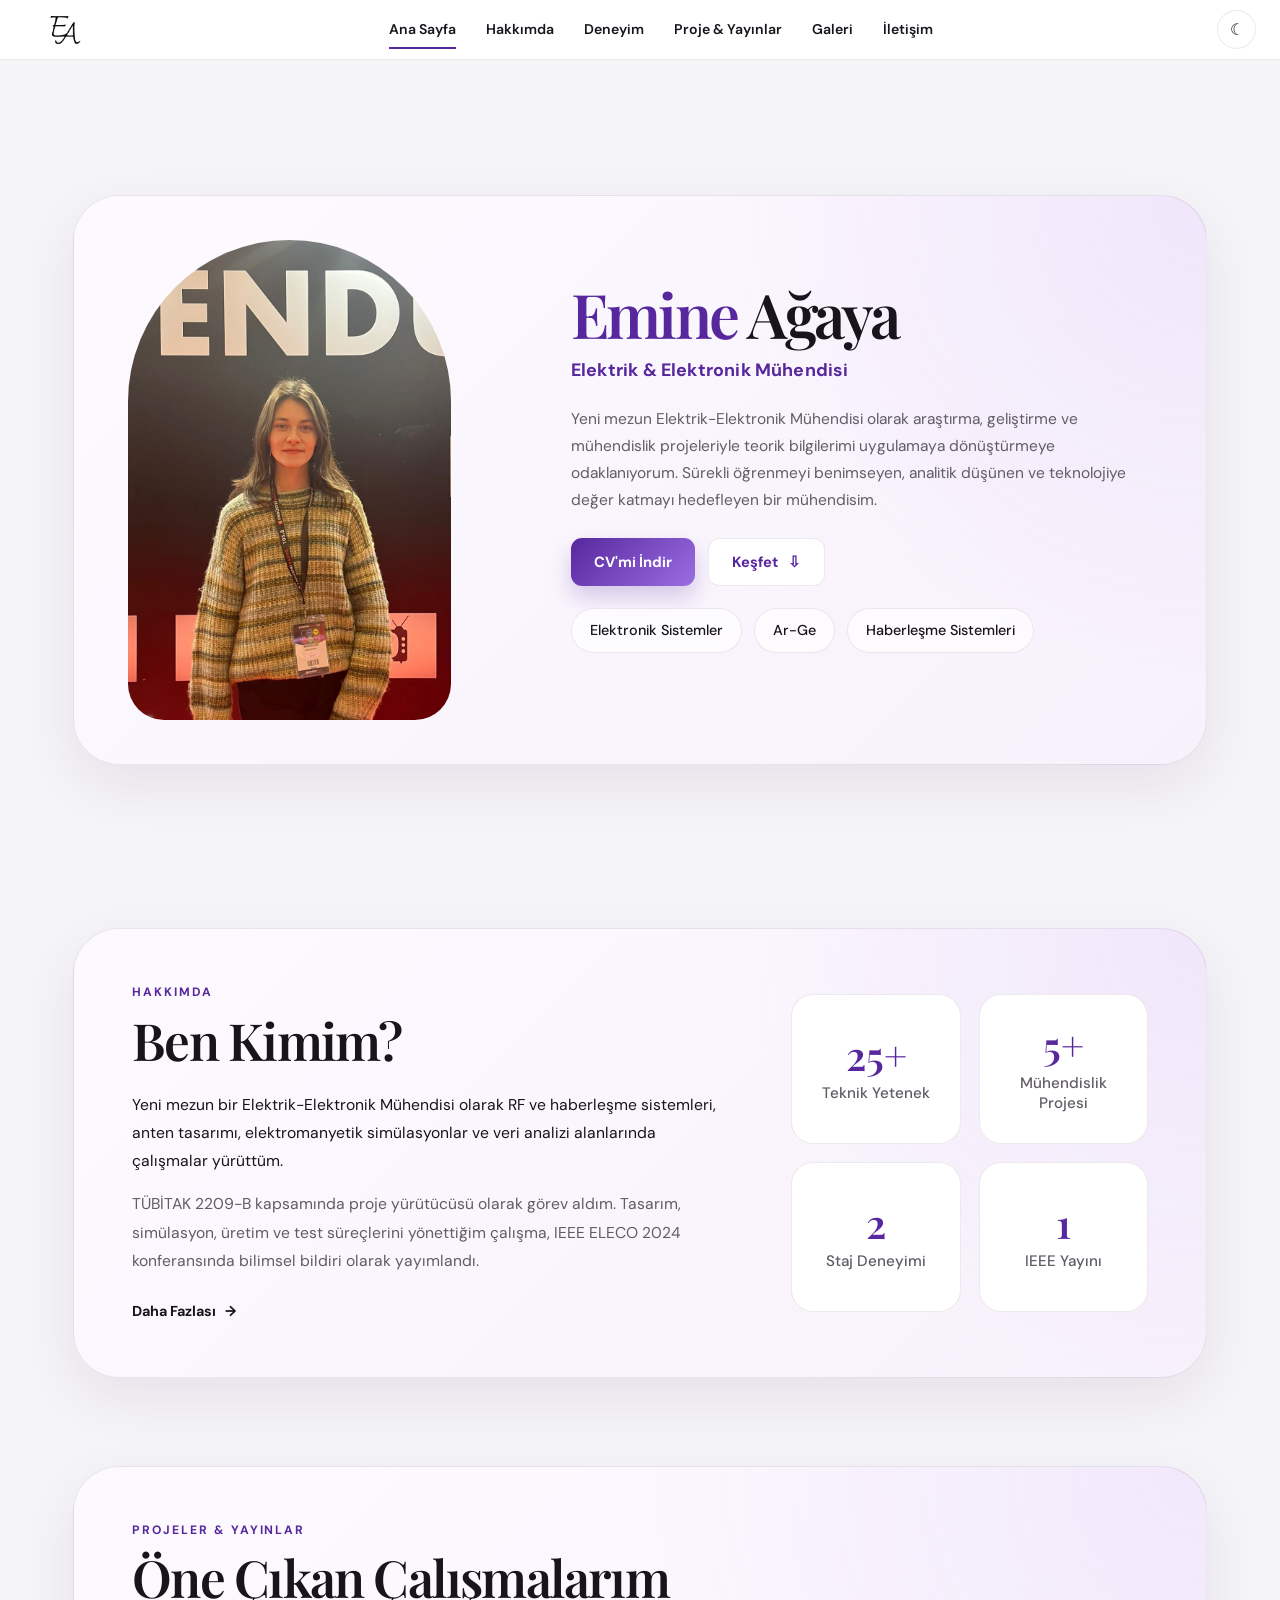
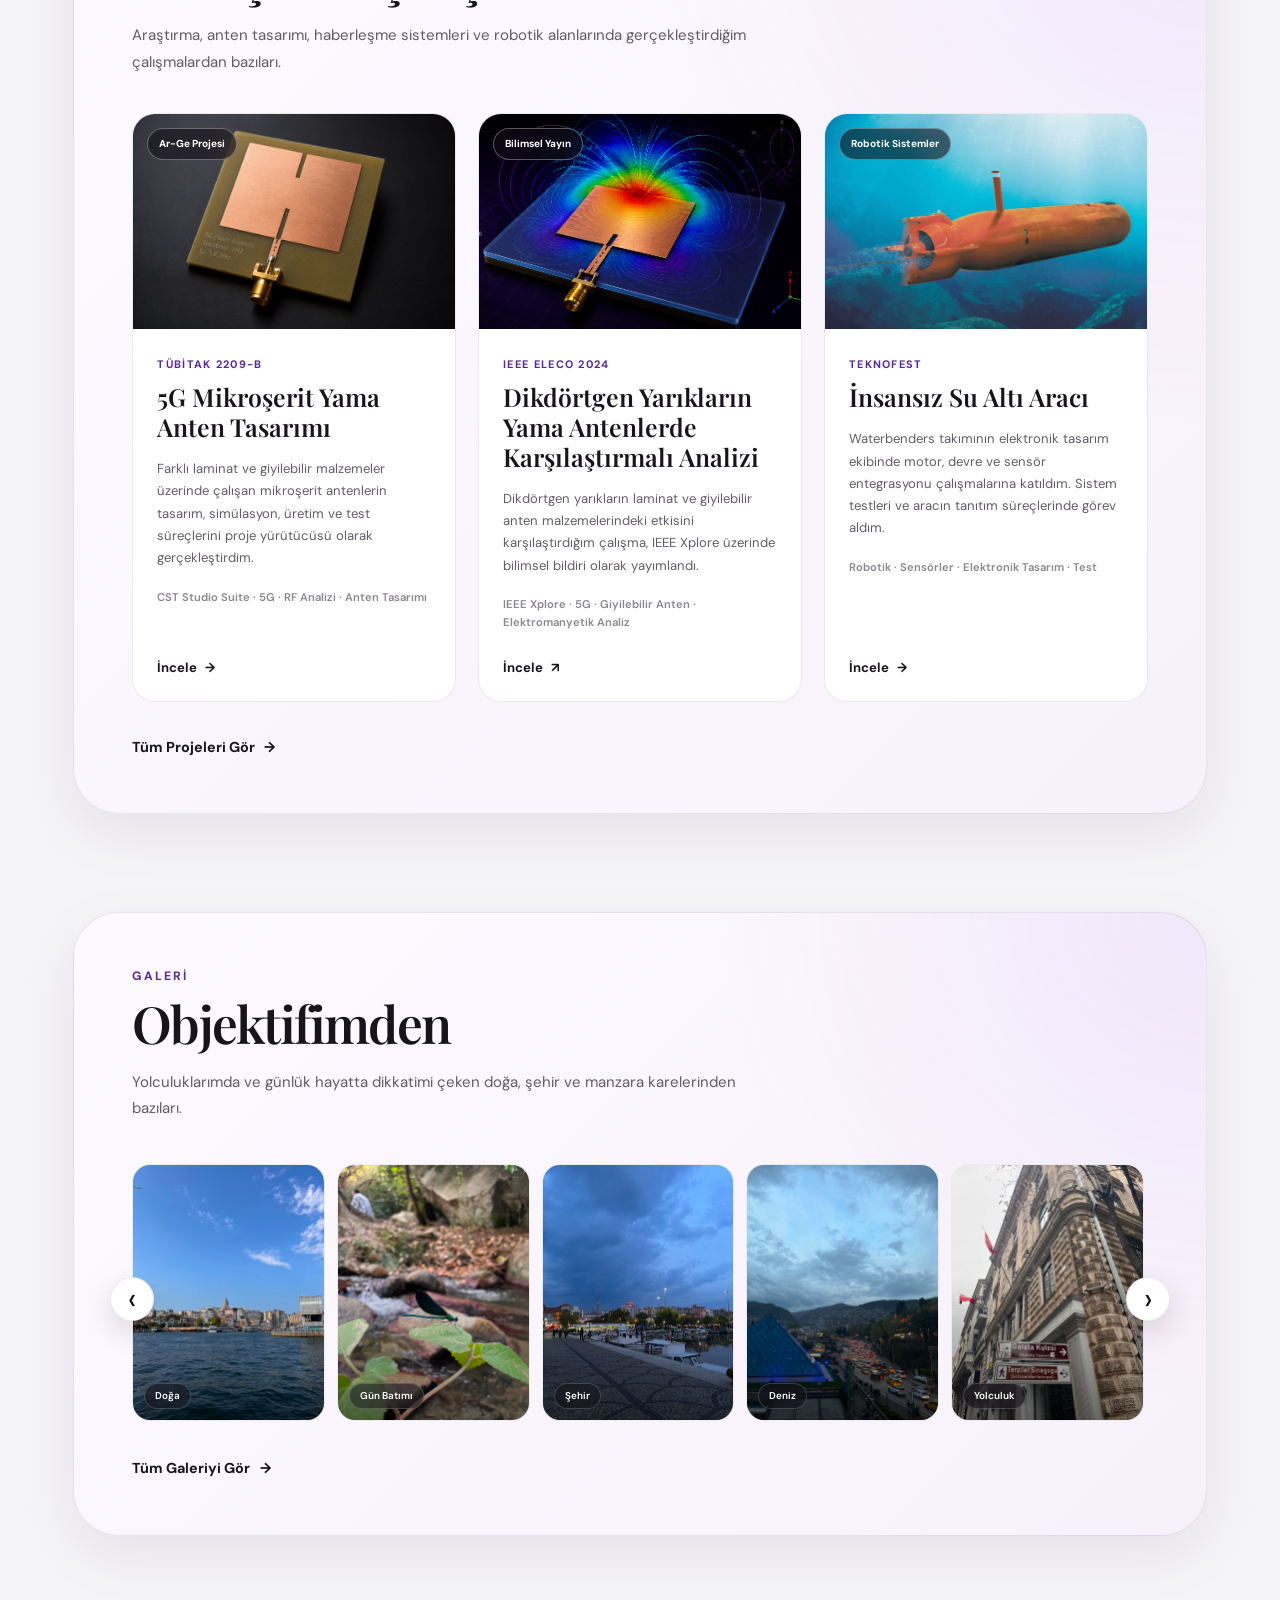
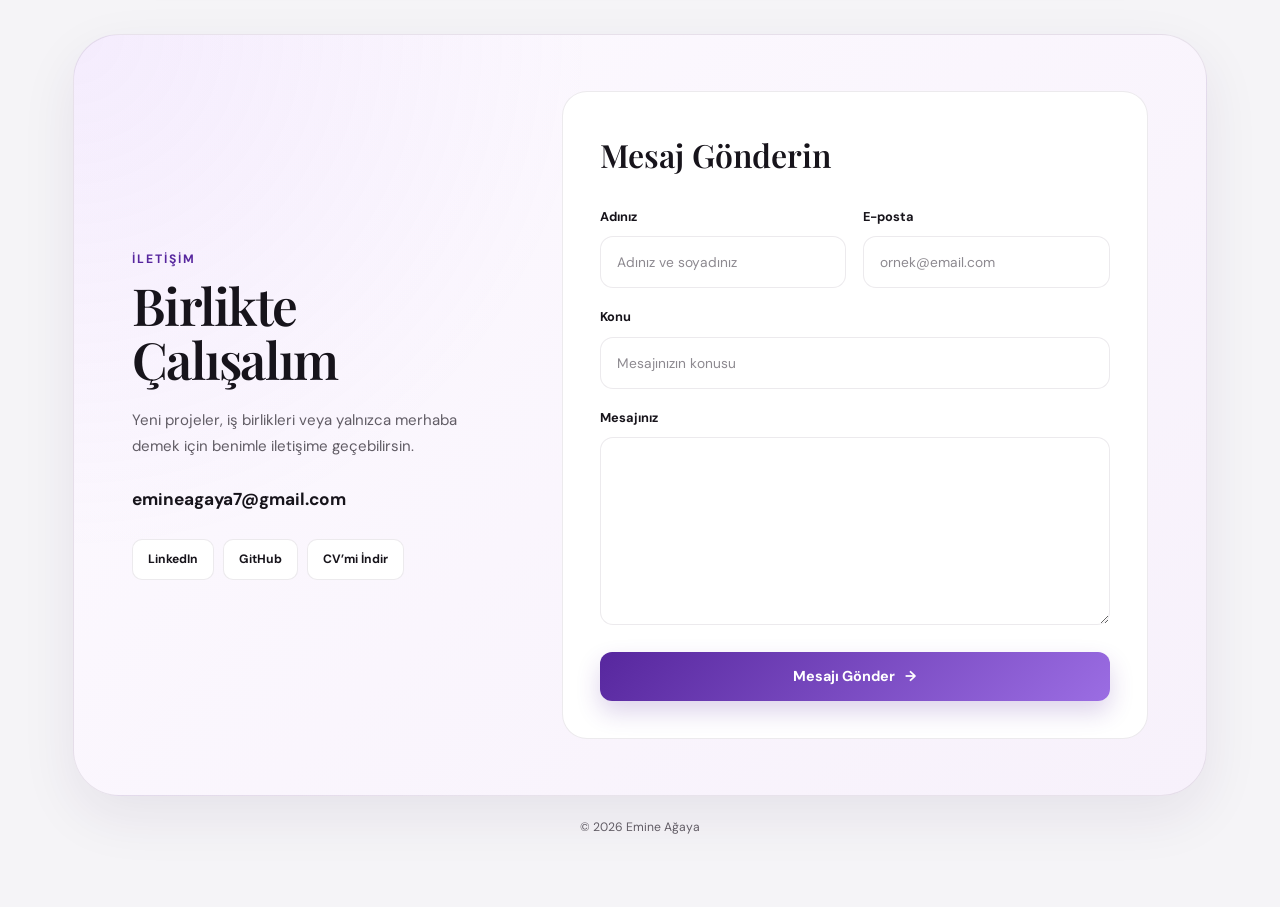
==== index.html @ 4b589cf4 "Add files via upload" ====
<!DOCTYPE html>
<html lang="tr">
  <head>
    <meta charset="UTF-8">
    <meta name="viewport" content="width=device-width, initial-scale=1.0">
    <meta name="description" content="Emine Ağaya - Elektrik ve Elektronik Mühendisi kişisel portföy sitesi">
    <title>Emine Ağaya | Portföy</title>
    <link rel="preconnect" href="https://fonts.googleapis.com">
    <link rel="preconnect" href="https://fonts.gstatic.com" crossorigin="">
    <link href="https://fonts.googleapis.com/css2?family=DM+Sans:wght@400;500;600;700&amp;family=Playfair+Display:wght@500;600;700&amp;display=swap" rel="stylesheet">
    <link rel="stylesheet" href="style.css">
    <link rel="apple-touch-icon" sizes="180x180" href="image/favicon_logoai (1)/apple-touch-icon.png">
    <link rel="icon" type="image/png" sizes="32x32" href="image/favicon_logoai (1)/favicon-32x32.png">
    <link rel="icon" type="image/png" sizes="16x16" href="image/favicon_logoai (1)/favicon-16x16.png">
    <link rel="icon" type="image/x-icon" href="image/favicon_logoai (1)/favicon.ico">
    <link rel="manifest" href="image/favicon_logoai (1)/site.webmanifest">
  </head>
  <body>
    <header class="site-header">
      <div class="container header-inner">
        <a href="#anasayfa" class="logo" aria-label="Ana sayfa">
          <img src="image/logo.png" alt="Emine Ağaya logosu">
        </a>
        <nav class="desktop-nav" aria-label="Ana menü">
          <a class="active" href="#anasayfa">Ana Sayfa</a>
          <a href="#hakkimda">Hakkımda</a>
          <a href="hakkimda.html#deneyim">Deneyim</a>
          <a href="#projeler">Proje & Yayınlar</a>
          <a href="#galeri">Galeri</a>
          <a href="#iletisim">İletişim</a>
        </nav>
        <div class="header-actions">
          <button id="themeToggle" class="round-button" type="button" aria-label="Tema değiştir">
            <span id="themeIcon">☾</span>
          </button>
          <button id="menuToggle" class="round-button hamburger-button" type="button" aria-label="Menüyü aç" aria-expanded="false" aria-controls="mobileMenu">
            <span></span>
            <span></span>
            <span></span>
          </button>
        </div>
      </div>
      <nav id="mobileMenu" class="mobile-nav" aria-label="Mobil menü">
        <a class="active" href="#anasayfa">Ana Sayfa</a>
        <a href="#hakkimda">Hakkımda</a>
        <a href="hakkimda.html#deneyim">Deneyim</a>
        <a href="#projeler">Proje & Yayınlar</a>
        <a href="#galeri">Galeri</a>
        <a href="#iletisim">İletişim</a>
      </nav>
    </header>
    <main>
      <section id="anasayfa" class="hero-section">
        <div class="container">
          <div class="hero-card">
            <div class="hero-photo">
              <img src="image/yeşil2.jpeg" alt="Emine Ağaya profil fotoğrafı">
            </div>
            <div class="hero-content">
              <h1>
                <span>Emine</span>
                Ağaya
              </h1>
              <p class="hero-title">Elektrik & Elektronik Mühendisi</p>
              <p class="hero-description">Yeni mezun Elektrik-Elektronik Mühendisi olarak araştırma, geliştirme ve mühendislik projeleriyle teorik bilgilerimi uygulamaya dönüştürmeye odaklanıyorum. Sürekli öğrenmeyi benimseyen, analitik düşünen ve teknolojiye değer katmayı hedefleyen bir mühendisim.</p>
              <div class="hero-buttons">
                <a class="main-button" href="image/001.EmineAğaya-Cv.pdf" download="">CV'mi İndir</a>
                <a class="outline-button" href="#hakkimda">
                  Keşfet
                  <span>⇩</span>
                </a>
              </div>
              <div class="hero-tags">
                <span>Elektronik Sistemler</span>
                <span>Ar-Ge</span>
                <span>Haberleşme Sistemleri</span>
              </div>
            </div>
          </div>
        </div>
      </section>
      <section id="hakkimda" class="about-preview-section">
        <div class="container">
          <div class="about-preview-card">
            <div class="about-preview-content">
              <p class="about-kicker">HAKKIMDA</p>
              <h2>Ben Kimim?</h2>
              <p class="about-preview-text">Yeni mezun bir Elektrik-Elektronik Mühendisi olarak RF ve haberleşme sistemleri, anten tasarımı, elektromanyetik simülasyonlar ve veri analizi alanlarında çalışmalar yürüttüm.</p>
              <p class="about-preview-text secondary">TÜBİTAK 2209-B kapsamında proje yürütücüsü olarak görev aldım. Tasarım, simülasyon, üretim ve test süreçlerini yönettiğim çalışma, IEEE ELECO 2024 konferansında bilimsel bildiri olarak yayımlandı.</p>
              <a href="hakkimda.html" class="about-preview-button desktop-about-button">
                Daha Fazlası
                <span>→</span>
              </a>
            </div>
            <div class="about-preview-side">
              <div class="about-stat-card">
                <h3>25+</h3>
                <span>Teknik Yetenek</span>
              </div>
              <div class="about-stat-card">
                <h3>5+</h3>
                <span>Mühendislik Projesi</span>
              </div>
              <div class="about-stat-card">
                <h3>2</h3>
                <span>Staj Deneyimi</span>
              </div>
              <div class="about-stat-card">
                <h3>1</h3>
                <span>IEEE Yayını</span>
              </div>
            </div>
            <a href="hakkimda.html" class="about-preview-button mobile-about-button">
              Daha Fazlası
              <span>→</span>
            </a>
          </div>
        </div>
      </section>
      <section id="projeler" class="projects-section">
        <div class="container">
          <div class="projects-wrapper">
            <div class="projects-heading">
              <p class="projects-kicker">PROJELER & YAYINLAR</p>
              <h2>Öne Çıkan Çalışmalarım</h2>
              <p class="projects-summary">Araştırma, anten tasarımı, haberleşme sistemleri ve robotik alanlarında gerçekleştirdiğim çalışmalardan bazıları.</p>
            </div>
            <div class="projects-grid">
              <article class="project-card">
                <div class="project-image">
                  <img src="image/anten.png" alt="TÜBİTAK 2209-B 5G mikroşerit anten projesi">
                  <span class="project-type">Ar-Ge Projesi</span>
                </div>
                <div class="project-body">
                  <p class="project-label">TÜBİTAK 2209-B</p>
                  <h3>5G Mikroşerit Yama Anten Tasarımı</h3>
                  <p class="project-description">Farklı laminat ve giyilebilir malzemeler üzerinde çalışan mikroşerit antenlerin tasarım, simülasyon, üretim ve test süreçlerini proje yürütücüsü olarak gerçekleştirdim.</p>
                  <p class="project-technologies">CST Studio Suite · 5G · RF Analizi · Anten Tasarımı</p>
                  <a href="projeler.html#tubitak" class="project-link">
                    İncele
                    <span>→</span>
                  </a>
                </div>
              </article>
              <article class="project-card">
                <div class="project-image">
                  <img src="image/bildiri.png" alt="IEEE ELECO 2024 bilimsel yayını">
                  <span class="project-type">Bilimsel Yayın</span>
                </div>
                <div class="project-body">
                  <p class="project-label">IEEE ELECO 2024</p>
                  <h3>Dikdörtgen Yarıkların Yama Antenlerde Karşılaştırmalı Analizi</h3>
                  <p class="project-description">Dikdörtgen yarıkların laminat ve giyilebilir anten malzemelerindeki etkisini karşılaştırdığım çalışma, IEEE Xplore üzerinde bilimsel bildiri olarak yayımlandı.</p>
                  <p class="project-technologies">IEEE Xplore · 5G · Giyilebilir Anten · Elektromanyetik Analiz</p>
                  <a href="https://ieeexplore.ieee.org/document/10847163" class="project-link" target="_blank" rel="noopener noreferrer">
                    İncele
                    <span>↗</span>
                  </a>
                </div>
              </article>
              <article class="project-card">
                <div class="project-image">
                  <img src="image/denizaltı.jpg" alt="TEKNOFEST insansız su altı aracı projesi">
                  <span class="project-type">Robotik Sistemler</span>
                </div>
                <div class="project-body">
                  <p class="project-label">TEKNOFEST</p>
                  <h3>İnsansız Su Altı Aracı</h3>
                  <p class="project-description">Waterbenders takımının elektronik tasarım ekibinde motor, devre ve sensör entegrasyonu çalışmalarına katıldım. Sistem testleri ve aracın tanıtım süreçlerinde görev aldım.</p>
                  <p class="project-technologies">Robotik · Sensörler · Elektronik Tasarım · Test</p>
                  <a href="projeler.html#teknofest" class="project-link">
                    İncele
                    <span>→</span>
                  </a>
                </div>
              </article>
            </div>
            <a href="projeler.html" class="all-projects-link">
              Tüm Projeleri Gör
              <span>→</span>
            </a>
          </div>
        </div>
      </section>
      <section id="galeri" class="gallery-section">
        <div class="container">
          <div class="gallery-wrapper">
            <div class="gallery-heading">
              <p class="gallery-kicker">GALERİ</p>
              <h2>Objektifimden</h2>
              <p class="gallery-summary">Yolculuklarımda ve günlük hayatta dikkatimi çeken doğa, şehir ve manzara karelerinden bazıları.</p>
            </div>
            <div class="gallery-slider">
              <button id="galleryPrev" class="gallery-arrow gallery-arrow-left" type="button" aria-label="Önceki fotoğrafları göster">‹</button>
              <div id="galleryTrack" class="gallery-track" tabindex="0" aria-label="Fotoğraf galerisi">
                <button class="gallery-item" type="button" data-full="image/manzara1.jpeg" data-title="Doğa" aria-label="Doğa fotoğrafını büyüt">
                  <img src="image/manzara1.jpeg" alt="Doğa manzarası" loading="lazy">
                  <span class="gallery-label">Doğa</span>
                </button>
                <button class="gallery-item" type="button" data-full="image/manzara2.jpeg" data-title="Gün Batımı" aria-label="Gün batımı fotoğrafını büyüt">
                  <img src="image/manzara2.jpeg" alt="Gün batımı manzarası" loading="lazy">
                  <span class="gallery-label">Gün Batımı</span>
                </button>
                <button class="gallery-item" type="button" data-full="image/manzara3.jpeg" data-title="Şehir" aria-label="Şehir fotoğrafını büyüt">
                  <img src="image/manzara3.jpeg" alt="Şehir manzarası" loading="lazy">
                  <span class="gallery-label">Şehir</span>
                </button>
                <button class="gallery-item" type="button" data-full="image/manzara4.jpeg" data-title="Deniz" aria-label="Deniz fotoğrafını büyüt">
                  <img src="image/manzara4.jpeg" alt="Deniz manzarası" loading="lazy">
                  <span class="gallery-label">Deniz</span>
                </button>
                <button class="gallery-item" type="button" data-full="image/manzara5.jpeg" data-title="Yolculuk" aria-label="Yolculuk fotoğrafını büyüt">
                  <img src="image/manzara5.jpeg" alt="Yolculuk sırasında çekilmiş manzara" loading="lazy">
                  <span class="gallery-label">Yolculuk</span>
                </button>
                <button class="gallery-item" type="button" data-full="image/manzara6.jpeg" data-title="Gökyüzü" aria-label="Gökyüzü fotoğrafını büyüt">
                  <img src="image/manzara6.jpeg" alt="Gökyüzü manzarası" loading="lazy">
                  <span class="gallery-label">Gökyüzü</span>
                </button>
                <button class="gallery-item" type="button" data-full="image/manzara7.jpeg" data-title="Sahil" aria-label="Sahil fotoğrafını büyüt">
                  <img src="image/manzara7.jpeg" alt="Sahil manzarası" loading="lazy">
                  <span class="gallery-label">Sahil</span>
                </button>
                <button class="gallery-item" type="button" data-full="image/manzara8.jpeg" data-title="Bulutlar" aria-label="Bulut fotoğrafını büyüt">
                  <img src="image/manzara8.jpeg" alt="Bulutlu gökyüzü" loading="lazy">
                  <span class="gallery-label">Bulutlar</span>
                </button>
                <button class="gallery-item" type="button" data-full="image/manzara9.jpeg" data-title="Dağlar" aria-label="Dağ fotoğrafını büyüt">
                  <img src="image/manzara9.jpeg" alt="Dağ manzarası" loading="lazy">
                  <span class="gallery-label">Dağlar</span>
                </button>
                <button class="gallery-item" type="button" data-full="image/manzara10.jpeg" data-title="Sessizlik" aria-label="Sakin doğa fotoğrafını büyüt">
                  <img src="image/manzara10.jpeg" alt="Sakin doğa manzarası" loading="lazy">
                  <span class="gallery-label">Sessizlik</span>
                </button>
              </div>
              <button id="galleryNext" class="gallery-arrow gallery-arrow-right" type="button" aria-label="Sonraki fotoğrafları göster">›</button>
            </div>
            <a href="galeri.html" class="all-gallery-link">
              Tüm Galeriyi Gör
              <span>→</span>
            </a>
          </div>
        </div>
      </section>
      <div id="galleryLightbox" class="gallery-lightbox" role="dialog" aria-modal="true" aria-hidden="true" aria-label="Tam ekran fotoğraf görüntüleyici">
        <div class="lightbox-toolbar">
          <a id="lightboxDownload" class="lightbox-tool-button" href="#" download="" aria-label="Fotoğrafı indir" title="Fotoğrafı indir">
            <svg viewbox="0 0 24 24" aria-hidden="true">
              <path d="M12 3v12m0 0 5-5m-5 5-5-5M5 20h14" fill="none" stroke="currentColor" stroke-width="1.8" stroke-linecap="round" stroke-linejoin="round">
              </path>
            </svg>
          </a>
          <button id="lightboxClose" class="lightbox-tool-button lightbox-close" type="button" aria-label="Fotoğrafı kapat" title="Kapat">×</button>
        </div>
        <button id="lightboxPrev" class="lightbox-arrow lightbox-arrow-left" type="button" aria-label="Önceki fotoğraf">‹</button>
        <figure class="lightbox-content">
          <img id="lightboxImage" src="" alt="">
          <div class="lightbox-info">
            <figcaption id="lightboxCaption">
            </figcaption>
            <span id="lightboxCounter"></span>
          </div>
        </figure>
        <button id="lightboxNext" class="lightbox-arrow lightbox-arrow-right" type="button" aria-label="Sonraki fotoğraf">›</button>
      </div>
      <section id="iletisim" class="contact-section">
        <div class="container">
          <div class="contact-wrapper">
            <div class="contact-info">
              <p class="contact-kicker">İLETİŞİM</p>
              <h2>Birlikte Çalışalım</h2>
              <p class="contact-text">Yeni projeler, iş birlikleri veya yalnızca merhaba demek için benimle iletişime geçebilirsin.</p>
              <a href="mailto:emineagaya7@gmail.com" class="contact-email">emineagaya7@gmail.com</a>
              <div class="contact-links">
                <a href="https://www.linkedin.com/in/emine-ağaya-bb6626258" target="_blank" rel="noopener noreferrer">LinkedIn</a>
                <a href="https://github.com/YOUR_USERNAME" target="_blank" rel="noopener noreferrer">GitHub</a>
                <a href="Emine_Agaya_CV.pdf" download="">CV’mi İndir</a>
              </div>
            </div>
            <form class="contact-form" action="https://formsubmit.co/emineagaya7@gmail.com" method="POST">
              <input type="hidden" name="_subject" value="Portföy sitesinden yeni mesaj">
              <input type="hidden" name="_captcha" value="false">
              <input type="hidden" name="_template" value="table">
              <input type="hidden" name="_autoresponse" value="Merhaba. Mesajınız bana ulaştı. En kısa sürede size dönüş yapacağım. Teşekkür ederim.">
              <h3>Mesaj Gönderin</h3>
              <div class="form-row">
                <div class="form-group">
                  <label for="name">Adınız</label>
                  <input id="name" type="text" name="name" placeholder="Adınız ve soyadınız" autocomplete="name" required="">
                </div>
                <div class="form-group">
                  <label for="email">E-posta</label>
                  <input id="email" type="email" name="email" placeholder="ornek@email.com" autocomplete="email" required="">
                </div>
              </div>
              <div class="form-group">
                <label for="subject">Konu</label>
                <input id="subject" type="text" name="subject" placeholder="Mesajınızın konusu" required="">
              </div>
              <div class="form-group">
                <label for="message">Mesajınız</label>
                <textarea id="message" name="message" rows="7" placeholder="Mesajınızı buraya yazın..." required="">
                </textarea>
              </div>
              <button type="submit" class="contact-submit">
                Mesajı Gönder
                <span>→</span>
              </button>
            </form>
          </div>
          <p class="copyright">© 2026 Emine Ağaya</p>
        </div>
      </section>
    </main>
    <script>
      const root = document.documentElement;
      const themeToggle = document.getElementById("themeToggle");
      const themeIcon = document.getElementById("themeIcon");
      const menuToggle = document.getElementById("menuToggle");
      const mobileMenu = document.getElementById("mobileMenu");
      const mobileLinks = mobileMenu.querySelectorAll("a");
      const savedTheme = localStorage.getItem("portfolio-theme");
      const initialTheme = savedTheme || "light";
      setTheme(initialTheme);
      function setTheme(theme) {
      root.setAttribute("data-theme", theme);
      localStorage.setItem("portfolio-theme", theme);
      themeIcon.textContent = theme === "dark" ? "☀" : "☾";
      }
      themeToggle.addEventListener("click", () => {
      const currentTheme = root.getAttribute("data-theme");
      const newTheme = currentTheme === "dark" ? "light" : "dark";
      setTheme(newTheme);
      });
      function closeMobileMenu() {
      mobileMenu.classList.remove("open");
      menuToggle.classList.remove("open");
      menuToggle.setAttribute("aria-expanded", "false");
      menuToggle.setAttribute("aria-label", "Menüyü aç");
      }
      menuToggle.addEventListener("click", () => {
      const isOpen = mobileMenu.classList.toggle("open");
      menuToggle.classList.toggle("open", isOpen);
      menuToggle.setAttribute("aria-expanded", String(isOpen));
      menuToggle.setAttribute("aria-label", isOpen ? "Menüyü kapat" : "Menüyü aç");
      });
      mobileLinks.forEach((link) => {
      link.addEventListener("click", closeMobileMenu);
      });
      document.addEventListener("click", (event) => {
      const insideMenu = mobileMenu.contains(event.target);
      const insideButton = menuToggle.contains(event.target);
      if (!insideMenu && !insideButton) {
      closeMobileMenu();
      }
      });
      window.addEventListener("resize", () => {
      if (window.innerWidth > 900) {
      closeMobileMenu();
      }
      });
      const sections = document.querySelectorAll("main section[id]");
      const navLinks = document.querySelectorAll(".desktop-nav a, .mobile-nav a");
      function updateActiveLink() {
      let currentSection = "anasayfa";
      sections.forEach((section) => {
      const sectionTop = section.offsetTop - 140;
      const sectionBottom = sectionTop + section.offsetHeight;
      if (window.scrollY >= sectionTop && window.scrollY < sectionBottom) {
      currentSection = section.getAttribute("id");
      }
      });
      navLinks.forEach((link) => {
      const target = link.getAttribute("href");
      link.classList.toggle("active", target === `#${currentSection}`);
      });
      }
      window.addEventListener("scroll", updateActiveLink, { passive: true });
      window.addEventListener("load", updateActiveLink);
      const galleryTrack = document.getElementById("galleryTrack");
      const galleryPrev = document.getElementById("galleryPrev");
      const galleryNext = document.getElementById("galleryNext");
      const galleryItems = Array.from(document.querySelectorAll(".gallery-item"));
      const galleryLightbox = document.getElementById("galleryLightbox");
      const lightboxImage = document.getElementById("lightboxImage");
      const lightboxCaption = document.getElementById("lightboxCaption");
      const lightboxCounter = document.getElementById("lightboxCounter");
      const lightboxDownload = document.getElementById("lightboxDownload");
      const lightboxClose = document.getElementById("lightboxClose");
      const lightboxPrev = document.getElementById("lightboxPrev");
      const lightboxNext = document.getElementById("lightboxNext");
      let currentGalleryIndex = 0;
      let lastFocusedElement = null;
      function getGalleryScrollAmount() {
      if (!galleryTrack || galleryItems.length === 0) {
      return 300;
      }
      const firstItem = galleryItems[0];
      const trackStyle = window.getComputedStyle(galleryTrack);
      const gap = parseFloat(trackStyle.columnGap) || 0;
      return firstItem.getBoundingClientRect().width + gap;
      }
      if (galleryPrev && galleryTrack) {
      galleryPrev.addEventListener("click", () => {
      galleryTrack.scrollBy({ left: -getGalleryScrollAmount(), behavior: "smooth" });
      });
      }
      if (galleryNext && galleryTrack) {
      galleryNext.addEventListener("click", () => {
      galleryTrack.scrollBy({ left: getGalleryScrollAmount(), behavior: "smooth" });
      });
      }
      function updateLightbox() {
      const currentItem = galleryItems[currentGalleryIndex];
      if (!currentItem) return;
      const image = currentItem.querySelector("img");
      if (!image) return;
      const fullImage = currentItem.dataset.full || image.getAttribute("src") || image.src;
      const title = currentItem.dataset.title || image.alt || "Fotoğraf";
      lightboxImage.src = fullImage;
      lightboxImage.alt = image.alt || title;
      lightboxCaption.textContent = title;
      lightboxCounter.textContent = `${currentGalleryIndex + 1} / ${galleryItems.length}`;
      lightboxDownload.href = fullImage;
      const fileName = decodeURIComponent(fullImage.split("/").pop() || "fotograf.jpeg");
      lightboxDownload.setAttribute("download", fileName);
      }
      function openLightbox(index) {
      if (!galleryLightbox) return;
      currentGalleryIndex = index;
      lastFocusedElement = document.activeElement;
      updateLightbox();
      galleryLightbox.classList.add("open");
      galleryLightbox.setAttribute("aria-hidden", "false");
      document.body.style.overflow = "hidden";
      if (lightboxClose) {
      lightboxClose.focus();
      }
      }
      function closeLightbox() {
      if (!galleryLightbox) return;
      galleryLightbox.classList.remove("open");
      galleryLightbox.setAttribute("aria-hidden", "true");
      document.body.style.overflow = "";
      if (lastFocusedElement && typeof lastFocusedElement.focus === "function") {
      lastFocusedElement.focus();
      }
      }
      function showPreviousGalleryImage() {
      if (galleryItems.length === 0) return;
      currentGalleryIndex = (currentGalleryIndex - 1 + galleryItems.length) % galleryItems.length;
      updateLightbox();
      }
      function showNextGalleryImage() {
      if (galleryItems.length === 0) return;
      currentGalleryIndex = (currentGalleryIndex + 1) % galleryItems.length;
      updateLightbox();
      }
      galleryItems.forEach((item, index) => {
      item.addEventListener("click", () => {
      openLightbox(index);
      });
      });
      if (lightboxClose) {
      lightboxClose.addEventListener("click", (event) => {
      event.preventDefault();
      event.stopPropagation();
      closeLightbox();
      });
      }
      if (lightboxPrev) {
      lightboxPrev.addEventListener("click", (event) => {
      event.preventDefault();
      event.stopPropagation();
      showPreviousGalleryImage();
      });
      }
      if (lightboxNext) {
      lightboxNext.addEventListener("click", (event) => {
      event.preventDefault();
      event.stopPropagation();
      showNextGalleryImage();
      });
      }
      if (lightboxDownload) {
      lightboxDownload.addEventListener("click", (event) => {
      event.preventDefault();
      event.stopPropagation();
      const currentItem = galleryItems[currentGalleryIndex];
      if (!currentItem) return;
      const image = currentItem.querySelector("img");
      if (!image) return;
      const imageUrl = currentItem.dataset.full || image.getAttribute("src");
      if (!imageUrl) return;
      const temporaryLink = document.createElement("a");
      temporaryLink.href = imageUrl;
      temporaryLink.download = decodeURIComponent(imageUrl.split("/").pop() || "fotograf.jpeg");
      temporaryLink.style.display = "none";
      document.body.appendChild(temporaryLink);
      temporaryLink.click();
      temporaryLink.remove();
      });
      }
      if (galleryLightbox) {
      galleryLightbox.addEventListener("click", (event) => {
      if (event.target === galleryLightbox) {
      closeLightbox();
      }
      });
      }
      document.addEventListener("keydown", (event) => {
      const isOpen = galleryLightbox && galleryLightbox.classList.contains("open");
      if (!isOpen) return;
      if (event.key === "Escape") {
      event.preventDefault();
      closeLightbox();
      }
      if (event.key === "ArrowLeft") {
      event.preventDefault();
      showPreviousGalleryImage();
      }
      if (event.key === "ArrowRight") {
      event.preventDefault();
      showNextGalleryImage();
      }
      });
      let touchStartX = 0;
      let touchEndX = 0;
      if (galleryLightbox) {
      galleryLightbox.addEventListener("touchstart", (event) => {
      touchStartX = event.changedTouches[0].screenX;
      }, { passive: true });
      galleryLightbox.addEventListener("touchend", (event) => {
      touchEndX = event.changedTouches[0].screenX;
      const difference = touchStartX - touchEndX;
      if (Math.abs(difference) < 45) return;
      if (difference > 0) {
      showNextGalleryImage();
      } else {
      showPreviousGalleryImage();
      }
      }, { passive: true });
      }
    </script>
  </body>
</html>
---- style.css ----
:root {
  --page-bg: #f5f4f7;
  --header-bg: rgba(255, 255, 255, 0.94);
  --card-bg: #f7f1fb;
  --card-highlight: #fdfaff;
  --surface: #ffffff;
  --surface-soft: rgba(255, 255, 255, 0.58);
  --text: #17141b;
  --muted: #615c65;
  --accent: #57279e;
  --accent-light: #9b6de3;
  --border: rgba(44, 30, 55, 0.09);
  --shadow: 0 20px 55px rgba(54, 31, 72, 0.08);
  --header-height: 60px;
}

[data-theme="dark"] {
  --page-bg: #100d14;
  --header-bg: rgba(17, 14, 21, 0.94);
  --card-bg: #19141e;
  --card-highlight: #211927;
  --surface: #1c1721;
  --surface-soft: rgba(255, 255, 255, 0.035);
  --text: #f9f6fb;
  --muted: #c1b7c8;
  --accent: #b080f4;
  --accent-light: #c59cf8;
  --border: rgba(255, 255, 255, 0.09);
  --shadow: 0 22px 60px rgba(0, 0, 0, 0.34);
}

* {
  margin: 0;
  padding: 0;
  box-sizing: border-box;
}

html {
  scroll-behavior: smooth;
}

body {
  min-width: 320px;
  color: var(--text);
  background: var(--page-bg);
  font-family: "DM Sans", sans-serif;
  line-height: 1.6;
}

a {
  color: inherit;
  text-decoration: none;
}

button,
a {
  -webkit-tap-highlight-color: transparent;
}

button {
  font: inherit;
}

img {
  display: block;
  max-width: 100%;
}

.container {
  width: min(1280px, calc(100% - 48px));
  margin-inline: auto;
}

.site-header {
  position: sticky;
  top: 0;
  z-index: 100;
  height: var(--header-height);
  border-bottom: 1px solid var(--border);
  background: var(--header-bg);
  backdrop-filter: blur(18px);
}

.header-inner {
  display: flex;
  align-items: center;
  justify-content: space-between;
  height: 100%;
}

.logo {
  display: flex;
  align-items: center;
  justify-content: center;
  width: 80px;
  height: 80px;
}

[data-theme="light"] .logo img {
  filter: brightness(0);
}

.logo img {
  width: 100%;
  height: 100%;
  object-fit: contain;
  transform: translateY(3px);
}

.desktop-nav {
  display: flex;
  align-items: center;
  gap: 30px;
}

.desktop-nav a {
  position: relative;
  color: var(--text);
  font-size: 0.88rem;
  font-weight: 600;
}

.desktop-nav a::after {
  position: absolute;
  right: 0;
  bottom: -8px;
  left: 0;
  width: 0;
  height: 2px;
  margin: auto;
  content: "";
  background: var(--accent);
  transition: width 0.2s ease;
}

.desktop-nav a:hover::after,
.desktop-nav a.active::after {
  width: 100%;
}

.header-actions {
  display: flex;
  align-items: center;
  gap: 9px;
}

.round-button {
  display: grid;
  width: 39px;
  height: 39px;
  place-items: center;
  border: 1px solid var(--border);
  border-radius: 50%;
  color: var(--text);
  background: var(--surface);
  cursor: pointer;
}

.hamburger-button {
  display: none;
  position: relative;
  width: 42px;
  height: 42px;
  align-items: center;
  justify-content: center;
  cursor: pointer;
}

.hamburger-button span {
  position: absolute;
  width: 18px;
  height: 2px;
  border-radius: 999px;
  background: currentColor;
  transition: transform .3s ease, opacity .25s ease, top .3s ease;
}

.hamburger-button span:nth-child(1) {
  top: 13px;
}

.hamburger-button span:nth-child(2) {
  top: 20px;
}

.hamburger-button span:nth-child(3) {
  top: 27px;
}

.hamburger-button.open span:nth-child(1) {
  top: 20px;
  transform: rotate(45deg);
}

.hamburger-button.open span:nth-child(2) {
  opacity: 0;
  transform: scaleX(0);
}

.hamburger-button.open span:nth-child(3) {
  top: 20px;
  transform: rotate(-45deg);
}

.mobile-nav {
  display: none;
}

.hero-section {
  display: flex;
  min-height: calc(100vh - var(--header-height));
  align-items: center;
  padding: 20px 0;
}

.hero-card {
  display: grid;
  grid-template-columns: minmax(290px, 0.75fr) minmax(520px, 1.35fr);
  align-items: center;
  gap: 120px;
  width: 92%;
  max-width: 1180px;
  margin: 0 auto;
  min-height: min(570px, calc(100vh - 108px));
  padding: 36px 54px;
  border: 1px solid var(--border);
  border-radius: 46px;
  background: radial-gradient(circle at 100% 0%, rgba(171, 116, 238, 0.11), transparent 38%),
              linear-gradient(135deg, var(--card-highlight), var(--card-bg));
  box-shadow: var(--shadow);
}

.hero-photo {
  position: relative;
  overflow: hidden;
  height: 480px;
  border-radius: 170px 170px 38px 38px;
  background: var(--surface);
}

.hero-photo img {
  width: 100%;
  height: 100%;
  object-fit: cover;
  object-position: center 34%;
}

.hero-content {
  display: flex;
  min-width: 0;
  flex-direction: column;
  justify-content: center;
}

.hero-content h1 {
  margin-bottom: 5px;
  font-family: "Playfair Display", serif;
  font-size: clamp(3.2rem, 4.8vw, 5rem);
  font-weight: 600;
  line-height: 1;
  letter-spacing: -0.045em;
}

.hero-content h1 span {
  color: var(--accent);
}

.hero-title {
  margin-top: 7px;
  color: var(--accent);
  font-size: 1.12rem;
  font-weight: 700;
  letter-spacing: 0.01em;
}

.hero-description {
  max-width: 670px;
  margin-top: 21px;
  color: var(--muted);
  font-size: 0.97rem;
  line-height: 1.75;
}

.hero-buttons {
  display: flex;
  flex-wrap: wrap;
  gap: 13px;
  margin-top: 24px;
}

.main-button,
.outline-button {
  display: inline-flex;
  min-height: 48px;
  align-items: center;
  justify-content: center;
  gap: 10px;
  padding: 0 23px;
  border-radius: 11px;
  font-size: 0.92rem;
  font-weight: 700;
  transition: transform 0.2s ease, box-shadow 0.2s ease, border-color 0.2s ease;
}

.main-button:hover,
.outline-button:hover {
  transform: translateY(-2px);
}

.main-button {
  color: #ffffff;
  background: linear-gradient(135deg, var(--accent), var(--accent-light));
  box-shadow: 0 11px 22px rgba(85, 37, 154, 0.22);
}

.hero-tags {
  display: flex;
  flex-wrap: wrap;
  gap: 12px;
  margin-top: 22px;
  margin-bottom: 24px;
}

.hero-tags span {
  padding: 10px 18px;
  background: rgba(255, 255, 255, 0.65);
  border: 1px solid var(--border);
  border-radius: 999px;
  font-size: 0.9rem;
  font-weight: 500;
  color: var(--text);
  transition: 0.25s;
}

.hero-tags span:hover {
  background: var(--accent);
  color: white;
  transform: translateY(-2px);
}

[data-theme="dark"] .hero-tags span {
  background: rgba(255, 255, 255, 0.05);
  border: 1px solid rgba(255, 255, 255, 0.08);
}

.outline-button {
  border: 1px solid var(--border);
  color: var(--accent);
  background: var(--surface);
}

.outline-button:hover {
  border-color: var(--accent);
}

@media (max-width: 1180px) and (min-width: 901px) {
  .hero-card {
    grid-template-columns: minmax(260px, 0.72fr) minmax(450px, 1.3fr);
    gap: 42px;
    padding: 34px 38px;
  }

  .hero-photo {
    height: 440px;
  }

  .desktop-nav {
    gap: 23px;
  }

  .hero-content h1 {
    font-size: clamp(3rem, 4.5vw, 4.4rem);
  }

  .hero-buttons {
    gap: 12px;
  }

  .hero-tags {
    gap: 9px;
  }
}

@media (min-width: 901px) and (max-height: 820px) {
  .hero-section {
    padding: 14px 0;
  }

  .hero-card {
    min-height: calc(100vh - 94px);
    padding-top: 28px;
    padding-bottom: 28px;
  }

  .hero-photo {
    height: 410px;
  }

  .hero-content h1 {
    font-size: clamp(2.9rem, 4.4vw, 4.35rem);
  }

  .hero-description {
    margin-top: 16px;
    font-size: 0.91rem;
  }

  .hero-buttons {
    margin-top: 18px;
  }

  .hero-tags {
    margin-top: 20px;
  }
}

@media (max-width: 900px) {
  :root {
    --header-height: 64px;
  }

  .container {
    width: min(100% - 24px, 700px);
  }

  .desktop-nav {
    display: none;
  }

  .hamburger-button {
    display: grid;
  }

  .mobile-nav {
    position: absolute;
    top: calc(100% + 8px);
    left: 50%;
    right: auto;
    transform: translateX(-50%);
    display: grid;
    overflow: hidden;
    width: calc(100% - 48px);
    max-width: 360px;
    max-height: 0;
    border: 1px solid transparent;
    border-radius: 22px;
    background: var(--surface);
    opacity: 0;
    box-shadow: var(--shadow);
    transition: max-height 0.25s ease, opacity 0.2s ease, padding 0.25s ease;
  }

  .mobile-nav.open {
    max-height: 420px;
    padding: 9px;
    border-color: var(--border);
    opacity: 1;
  }

  .mobile-nav a {
    display: flex;
    justify-content: center;
    align-items: center;
    padding: 16px 20px;
    font-size: 1rem;
    font-weight: 600;
    border-radius: 14px;
    position: relative;
    transition: 0.3s;
  }

  .mobile-nav a.active {
    color: var(--accent);
  }

  .mobile-nav a.active::after {
    content: "";
    position: absolute;
    bottom: 8px;
    left: 50%;
    transform: translateX(-50%);
    width: 36px;
    height: 2px;
    border-radius: 999px;
    background: var(--accent);
  }

  .mobile-nav a:hover {
    color: var(--accent);
    background: var(--card-bg);
  }

  .hero-section {
    min-height: calc(100vh - var(--header-height));
    padding: 16px 0 24px;
  }

  .hero-card {
    display: block;
    width: 100%;
    min-height: auto;
    padding: 29px 25px;
    border-radius: 28px;
  }

  .hero-photo {
    display: none;
  }

  .hero-content {
    display: flex;
    flex-direction: column;
    align-items: center;
    justify-content: flex-start;
    width: 100%;
    text-align: center;
  }

  .hero-content h1 {
    width: 100%;
    font-size: clamp(3rem, 13vw, 4.8rem);
    text-align: center;
  }

  .hero-title {
    width: 100%;
    font-size: 0.98rem;
    text-align: center;
  }

  .hero-description {
    max-width: 620px;
    margin-top: 17px;
    margin-right: auto;
    margin-left: auto;
    font-size: 0.93rem;
    line-height: 1.68;
    text-align: center;
  }

  .hero-buttons {
    display: flex;
    flex-wrap: nowrap;
    align-items: center;
    justify-content: center;
    gap: 12px;
    width: 100%;
    margin-top: 22px;
  }

  .main-button,
  .outline-button {
    width: auto;
    min-width: 145px;
    min-height: 44px;
    padding: 0 18px;
    font-size: 0.88rem;
    white-space: nowrap;
  }

  .hero-tags {
    display: flex;
    flex-wrap: wrap;
    align-items: center;
    justify-content: center;
    gap: 8px;
    width: 100%;
    margin-top: 24px;
  }

  .hero-tags span {
    width: auto;
    padding: 8px 14px;
    border-radius: 999px;
    font-size: 0.76rem;
    line-height: 1.2;
    text-align: center;
    white-space: nowrap;
  }
}

@media (max-width: 560px) {
  .container {
    width: min(100% - 16px, 520px);
  }

  .site-header {
    height: 60px;
  }

  .logo {
    font-size: 1.48rem;
  }

  .round-button {
    width: 36px;
    height: 36px;
  }

  .hero-section {
    padding: 10px 0 18px;
  }

  .hero-card {
    padding: 23px 17px;
    border-radius: 22px;
  }

  .hero-content h1 {
    font-size: clamp(2.6rem, 13vw, 3.8rem);
  }

  .hero-title {
    font-size: 0.84rem;
  }

  .hero-description {
    max-width: 100%;
    font-size: 0.87rem;
    line-height: 1.62;
  }

  .hero-buttons {
    gap: 8px;
    margin-top: 19px;
  }

  .main-button,
  .outline-button {
    min-width: 0;
    min-height: 41px;
    padding: 0 13px;
    font-size: 0.78rem;
  }

  .hero-tags {
    gap: 6px;
    margin-top: 20px;
  }

  .hero-tags span {
    padding: 7px 11px;
    font-size: 0.67rem;
  }
}

@media (max-width: 380px) {
  .hero-content h1 {
    font-size: 2.45rem;
  }

  .hero-buttons {
    gap: 6px;
  }

  .main-button,
  .outline-button {
    padding: 0 10px;
    font-size: 0.72rem;
  }

  .hero-tags span {
    padding: 6px 9px;
    font-size: 0.62rem;
  }
}


.about-page {
    padding: 90px 0 120px;
}

.about-container {
    width: min(1150px, 92%);
    margin: 0 auto;
}

.about-card {
    background: var(--card-bg);
    border: 1px solid var(--border);
    border-radius: 36px;
    padding: 60px;
    box-shadow: var(--shadow);
}

.about-header {
    margin-bottom: 45px;
}

.about-header span {
    color: var(--accent);
    font-size: .85rem;
    font-weight: 600;
    letter-spacing: .15em;
    text-transform: uppercase;
}

.about-header h1 {
    margin-top: 12px;
    font-size: clamp(2.5rem, 5vw, 4rem);
    font-family: "Playfair Display", serif;
    line-height: 1.1;
}

.about-header p {
    margin-top: 18px;
    max-width: 760px;
    color: var(--text-secondary);
    line-height: 1.9;
}

.about-section {
    margin-top: 60px;
}

.about-section h2 {
    margin-bottom: 20px;
    font-size: 1.7rem;
    font-family: "Playfair Display", serif;
}

.about-section p {
    color: var(--text-secondary);
    line-height: 1.9;
}

.about-grid {
    display: grid;
    grid-template-columns: repeat(2, 1fr);
    gap: 28px;
    margin-top: 30px;
}

.about-box {
    padding: 28px;
    border: 1px solid var(--border);
    border-radius: 20px;
    background: var(--surface);
    transition: transform 0.3s ease, box-shadow 0.3s ease;
}

.about-box:hover {
    transform: translateY(-5px);
    box-shadow: 0 15px 40px rgba(0, 0, 0, .08);
}

.about-box h3 {
    margin-bottom: 16px;
    color: var(--accent);
    font-size: 1.2rem;
}

.about-box p {
    color: var(--text-secondary);
    line-height: 1.8;
}

.back-home {
    display: inline-flex;
    align-items: center;
    gap: 10px;
    margin-top: 60px;
    color: var(--accent);
    font-weight: 600;
    text-decoration: none;
    transition: transform 0.25s ease, color 0.25s ease;
}

.back-home:hover {
    transform: translateX(-4px);
    color: var(--accent-hover, var(--accent));
}

.about-preview-section {
    padding: 28px 0 60px;
}

.about-preview-card {
    display: grid;
    grid-template-columns: 1.35fr 0.8fr;
    align-items: center;
    gap: 58px;
    width: min(1280px, 92%);
    margin: 0 auto;
    padding: 54px 58px;
    border: 1px solid var(--border);
    border-radius: 46px;
    background: 
        radial-gradient(
            circle at 100% 0%,
            rgba(171, 116, 238, 0.1),
            transparent 38%
        ),
        linear-gradient(
            135deg,
            var(--card-highlight, var(--surface)),
            var(--card-bg)
        );
    box-shadow: var(--shadow);
}

.about-preview-content {
    display: flex;
    max-width: 720px;
    min-width: 0;
    flex-direction: column;
    align-items: flex-start;
}

.about-kicker {
    margin-bottom: 10px;
    color: var(--accent);
    font-size: 0.76rem;
    font-weight: 700;
    letter-spacing: 0.16em;
}

.about-preview-content h2 {
    margin-bottom: 22px;
    font-family: "Playfair Display", serif;
    font-size: clamp(2.8rem, 4vw, 4.2rem);
    font-weight: 600;
    line-height: 1.1;
    letter-spacing: -0.035em;
}

.about-preview-text {
    max-width: 690px;
    color: var(--text-secondary, var(--text));
    font-size: 0.98rem;
    line-height: 1.8;
}

.about-preview-text.secondary {
    margin-top: 15px;
    color: var(--muted);
}

.about-preview-button {
    display: inline-flex;
    align-items: center;
    justify-content: center;
    gap: 9px;
    width: fit-content;
    margin-top: 34px;
    color: var(--text);
    font-size: 0.9rem;
    font-weight: 700;
    text-decoration: none;
    transition: color 0.2s ease, gap 0.2s ease;
}

.about-preview-button:hover {
    gap: 14px;
    color: var(--accent);
}

.desktop-about-button {
    display: inline-flex;
    align-self: flex-start;
    margin-top: 25px;
}

.mobile-about-button {
    display: none;
}

.about-preview-side {
    display: grid;
    grid-template-columns: repeat(2, minmax(0, 1fr));
    gap: 18px;
    min-width: 0;
}

.about-stat-card {
    display: flex;
    min-width: 0;
    min-height: 150px;
    flex-direction: column;
    align-items: center;
    justify-content: center;
    padding: 28px 18px;
    text-align: center;
    border: 1px solid var(--border);
    border-radius: 22px;
    background: var(--surface);
    transition: transform 0.3s ease, box-shadow 0.3s ease, border-color 0.3s ease;
}

.about-stat-card:hover {
    border-color: rgba(155, 109, 227, 0.25);
    transform: translateY(-5px);
    box-shadow: 0 16px 35px rgba(0, 0, 0, 0.08);
}

.about-stat-card h3 {
    margin-bottom: 8px;
    color: var(--accent);
    font-family: "Playfair Display", serif;
    font-size: 2.5rem;
    font-weight: 600;
    line-height: 1;
}

.about-stat-card span {
    color: var(--muted);
    font-size: 0.95rem;
    font-weight: 500;
    line-height: 1.35;
}

@media (max-width: 900px) {
    .about-preview-section {
        padding: 20px 0 46px;
    }

    .about-preview-card {
        display: flex;
        flex-direction: column;
        gap: 26px;
        width: 100%;
        padding: 38px 30px;
        border-radius: 28px;
    }

    .about-preview-content {
        order: 1;
        width: 100%;
        max-width: none;
    }

    .desktop-about-button {
        display: none;
    }

    .about-preview-side {
        order: 2;
        grid-template-columns: repeat(4, minmax(0, 1fr));
        gap: 10px;
        width: 100%;
    }

    .about-stat-card {
        min-height: 96px;
        padding: 14px 8px;
        border-radius: 15px;
    }

    .about-stat-card h3 {
        margin-bottom: 5px;
        font-size: 1.5rem;
    }

    .about-stat-card span {
        font-size: 0.68rem;
        line-height: 1.25;
    }

    .mobile-about-button {
        display: inline-flex;
        order: 3;
        align-self: center;
        width: auto;
        min-width: 190px;
        min-height: 44px;
        margin-top: 0;
    }
}

@media (max-width: 560px) {
    .about-preview-section {
        padding: 14px 0 36px;
    }

    .about-preview-card {
        gap: 22px;
        padding: 27px 18px;
        border-radius: 22px;
    }

    .about-preview-content h2 {
        font-size: 2.3rem;
    }

    .about-preview-text {
        font-size: 0.88rem;
        line-height: 1.66;
    }

    .about-preview-side {
        grid-template-columns: repeat(2, minmax(0, 1fr));
        gap: 8px;
    }

    .about-stat-card {
        min-height: 85px;
        padding: 12px 6px;
        border-radius: 12px;
    }

    .about-stat-card h3 {
        margin-bottom: 4px;
        font-size: 1.4rem;
    }

    .about-stat-card span {
        font-size: 0.7rem;
        line-height: 1.18;
    }

    .mobile-about-button {
        min-width: 170px;
        min-height: 43px;
        padding: 0 18px;
        font-size: 0.86rem;
    }
}

@media (max-width: 380px) {
    .about-preview-card {
        padding-right: 14px;
        padding-left: 14px;
    }

    .about-preview-side {
        gap: 6px;
    }

    .about-stat-card {
        min-height: 75px;
        padding: 8px 4px;
    }

    .about-stat-card h3 {
        font-size: 1.2rem;
    }

    .about-stat-card span {
        font-size: 0.6rem;
    }

    .mobile-about-button {
        min-width: 160px;
        font-size: 0.82rem;
    }
}

.projects-section {
    padding: 28px 0 70px;
}

.projects-wrapper {
    width: min(1280px, 92%);
    margin: 0 auto;
    padding: 54px 58px;
    border: 1px solid var(--border);
    border-radius: 46px;
    background:
        radial-gradient(
            circle at 100% 0%,
            rgba(171, 116, 238, 0.1),
            transparent 38%
        ),
        linear-gradient(
            135deg,
            var(--card-highlight, var(--surface)),
            var(--card-bg)
        );
    box-shadow: var(--shadow);
}

.projects-heading {
    max-width: 760px;
    margin-bottom: 38px;
}

.projects-kicker {
    margin-bottom: 10px;
    color: var(--accent);
    font-size: 0.76rem;
    font-weight: 700;
    letter-spacing: 0.16em;
}

.projects-heading h2 {
    font-family: "Playfair Display", serif;
    font-size: clamp(2.8rem, 4vw, 4.2rem);
    font-weight: 600;
    line-height: 1.05;
    letter-spacing: -0.035em;
}

.projects-summary {
    max-width: 650px;
    margin-top: 18px;
    color: var(--muted);
    font-size: 0.94rem;
    line-height: 1.75;
}

.projects-grid {
    display: grid;
    grid-template-columns: repeat(3, minmax(0, 1fr));
    align-items: stretch;
    gap: 22px;
}

.project-card {
    display: flex;
    min-width: 0;
    flex-direction: column;
    overflow: hidden;
    border: 1px solid var(--border);
    border-radius: 23px;
    background: var(--surface);
    transition: transform 0.3s ease, border-color 0.3s ease, box-shadow 0.3s ease;
}

.project-card:hover {
    border-color: rgba(155, 109, 227, 0.3);
    transform: translateY(-5px);
    box-shadow: 0 18px 40px rgba(50, 31, 65, 0.1);
}

.project-image {
    position: relative;
    width: 100%;
    height: 215px;
    overflow: hidden;
    background: var(--card-bg);
}

.project-image img {
    width: 100%;
    height: 100%;
    object-fit: cover;
    transition: transform 0.45s ease;
}

.project-card:hover .project-image img {
    transform: scale(1.04);
}

.project-type {
    position: absolute;
    top: 14px;
    left: 14px;
    padding: 7px 11px;
    border: 1px solid rgba(255, 255, 255, 0.32);
    border-radius: 999px;
    color: #ffffff;
    background: rgba(20, 15, 25, 0.58);
    backdrop-filter: blur(10px);
    font-size: 0.63rem;
    font-weight: 700;
}

.project-body {
    display: flex;
    flex: 1;
    flex-direction: column;
    padding: 27px 24px 23px;
}

.project-label {
    margin-bottom: 9px;
    color: var(--accent);
    font-size: 0.68rem;
    font-weight: 700;
    letter-spacing: 0.12em;
    text-transform: uppercase;
}

.project-body h3 {
    font-family: "Playfair Display", serif;
    font-size: 1.55rem;
    font-weight: 600;
    line-height: 1.2;
}

.project-description {
    margin-top: 16px;
    color: var(--muted);
    font-size: 0.82rem;
    line-height: 1.7;
}

.project-technologies {
    margin-top: 19px;
    color: color-mix(
        in srgb,
        var(--muted) 74%,
        transparent
    );
    font-size: 0.7rem;
    font-weight: 600;
    line-height: 1.6;
}

.project-link {
    display: inline-flex;
    align-items: center;
    gap: 8px;
    width: fit-content;
    margin-top: auto;
    padding-top: 25px;
    color: var(--text);
    font-size: 0.82rem;
    font-weight: 700;
    text-decoration: none;
    transition: color 0.2s ease, gap 0.2s ease;
}

.project-link:hover {
    gap: 13px;
    color: var(--accent);
}

.all-projects-link {
    display: inline-flex;
    align-items: center;
    gap: 9px;
    width: fit-content;
    margin-top: 34px;
    color: var(--text);
    font-size: 0.9rem;
    font-weight: 700;
    text-decoration: none;
    transition: color 0.2s ease, gap 0.2s ease;
}

.all-projects-link:hover {
    gap: 14px;
    color: var(--accent);
}

[data-theme="dark"] .project-type {
    border-color: rgba(255, 255, 255, 0.12);
    background: rgba(0, 0, 0, 0.58);
}

@media (max-width: 1180px) and (min-width: 901px) {
    .projects-wrapper {
        width: 94%;
        padding: 42px 38px;
    }

    .projects-grid {
        gap: 15px;
    }

    .project-image {
        height: 190px;
    }

    .project-body {
        padding: 23px 18px 20px;
    }

    .project-body h3 {
        font-size: 1.32rem;
    }

    .project-description {
        font-size: 0.77rem;
    }

    .project-technologies {
        font-size: 0.64rem;
    }
}

@media (max-width: 900px) {
    .projects-section {
        padding: 20px 0 50px;
    }

    .projects-wrapper {
        width: 100%;
        padding: 38px 30px;
        border-radius: 28px;
    }

    .projects-grid {
        grid-template-columns: 1fr;
        gap: 18px;
    }

    .project-card {
        width: 100%;
        max-width: 640px;
        margin: 0 auto;
    }

    .project-image {
        height: 290px;
    }

    .project-body {
        padding: 28px 26px 24px;
    }
}

@media (max-width: 560px) {
    .projects-section {
        padding: 14px 0 38px;
    }

    .projects-wrapper {
        padding: 28px 18px;
        border-radius: 22px;
    }

    .projects-heading {
        margin-bottom: 28px;
    }

    .projects-heading h2 {
        font-size: 2.3rem;
    }

    .projects-summary {
        font-size: 0.84rem;
        line-height: 1.65;
    }

    .projects-grid {
        gap: 16px;
    }

    .project-card {
        max-width: none;
        border-radius: 19px;
    }

    .project-image {
        height: 205px;
    }

    .project-type {
        top: 12px;
        left: 12px;
        padding: 6px 9px;
        font-size: 0.56rem;
    }

    .project-body {
        padding: 23px 18px 20px;
    }

    .project-body h3 {
        font-size: 1.35rem;
    }

    .project-description {
        margin-top: 13px;
        font-size: 0.78rem;
        line-height: 1.65;
    }

    .project-technologies {
        margin-top: 16px;
        font-size: 0.61rem;
    }

    .project-link {
        padding-top: 21px;
        font-size: 0.76rem;
    }

    .all-projects-link {
        margin-top: 27px;
        font-size: 0.82rem;
    }
}

@media (max-width: 380px) {
    .projects-wrapper {
        padding: 24px 14px;
    }

    .projects-heading h2 {
        font-size: 1.95rem;
    }

    .project-body h3 {
        font-size: 1.2rem;
    }

    .project-image {
        height: 180px;
    }
}



.gallery-section {
    padding: 28px 0 70px;
}

.gallery-wrapper {
    width: min(1280px, 92%);
    margin: 0 auto;
    padding: 54px 58px;
    border: 1px solid var(--border);
    border-radius: 46px;
    background:
        radial-gradient(
            circle at 100% 0%,
            rgba(171, 116, 238, 0.1),
            transparent 38%
        ),
        linear-gradient(
            135deg,
            var(--card-highlight, var(--surface)),
            var(--card-bg)
        );
    box-shadow: var(--shadow);
}

.gallery-heading {
    max-width: 720px;
    margin-bottom: 38px;
}

.gallery-kicker {
    margin-bottom: 10px;
    color: var(--accent);
    font-size: 0.76rem;
    font-weight: 700;
    letter-spacing: 0.16em;
}

.gallery-heading h2 {
    font-family: "Playfair Display", serif;
    font-size: clamp(2.8rem, 4vw, 4.2rem);
    font-weight: 600;
    line-height: 1.05;
    letter-spacing: -0.035em;
}

.gallery-summary {
    max-width: 620px;
    margin-top: 18px;
    color: var(--muted);
    font-size: 0.94rem;
    line-height: 1.75;
}

.gallery-slider {
    position: relative;
}

.gallery-track {
    display: flex;
    gap: 12px;
    width: 100%;
    overflow: hidden;
    overflow-x: auto;
    overflow-y: hidden;
    padding: 5px 2px 18px;
    scroll-behavior: smooth;
    scroll-snap-type: x mandatory;
    scrollbar-width: none;
    overscroll-behavior-inline: contain;
}

.gallery-track::-webkit-scrollbar {
    display: none;
}

.gallery-item {
    position: relative;
    flex: 0 0 calc((100% - 48px) / 5);
    min-width: 0;
    aspect-ratio: 3 / 4;
    overflow: hidden;
    padding: 0;
    border: 1px solid var(--border);
    border-radius: 18px;
    color: inherit;
    background: var(--surface);
    font: inherit;
    cursor: pointer;
    scroll-snap-align: start;
    transition: transform 0.3s ease, border-color 0.3s ease, box-shadow 0.3s ease;
}

.gallery-item::after {
    position: absolute;
    inset: 0;
    z-index: 1;
    content: "";
    background: linear-gradient(
        to top,
        rgba(0, 0, 0, 0.66),
        rgba(0, 0, 0, 0.03) 56%,
        transparent
    );
    opacity: 0.72;
    transition: opacity 0.3s ease;
}

.gallery-item img {
    display: block;
    width: 100%;
    height: 100%;
    object-fit: cover;
    object-position: center;
    pointer-events: none;
    transition: transform 0.45s ease, filter 0.3s ease;
}

.gallery-item:hover {
    border-color: rgba(155, 109, 227, 0.32);
    transform: translateY(-5px);
    box-shadow: 0 18px 42px rgba(50, 31, 65, 0.12);
}

.gallery-item:hover img {
    transform: scale(1.05);
    filter: saturate(1.08);
}

.gallery-item:hover::after {
    opacity: 0.9;
}

.gallery-item:focus-visible {
    outline: 3px solid rgba(155, 109, 227, 0.34);
    outline-offset: 3px;
}

.gallery-label {
    position: absolute;
    bottom: 11px;
    left: 11px;
    z-index: 2;
    display: inline-flex;
    align-items: center;
    justify-content: center;
    max-width: calc(100% - 22px);
    padding: 6px 10px;
    overflow: hidden;
    border: 1px solid rgba(255, 255, 255, 0.18);
    border-radius: 999px;
    color: #ffffff;
    background: rgba(20, 16, 24, 0.5);
    backdrop-filter: blur(12px);
    font-size: 0.62rem;
    font-weight: 600;
    line-height: 1.2;
    text-overflow: ellipsis;
    white-space: nowrap;
    pointer-events: none;
}

.gallery-arrow {
    position: absolute;
    top: 50%;
    z-index: 8;
    display: grid;
    width: 44px;
    height: 44px;
    place-items: center;
    padding: 0;
    border: 1px solid var(--border);
    border-radius: 50%;
    color: var(--text);
    background: var(--surface);
    box-shadow: 0 12px 30px rgba(0, 0, 0, 0.13);
    font-family: inherit;
    font-size: 2rem;
    line-height: 1;
    cursor: pointer;
    transform: translateY(-50%);
    transition: color 0.2s ease, background 0.2s ease, border-color 0.2s ease, transform 0.2s ease, opacity 0.2s ease;
}

.gallery-arrow:hover {
    border-color: var(--accent);
    color: #ffffff;
    background: var(--accent);
    transform: translateY(-50%) scale(1.06);
}

.gallery-arrow:focus-visible {
    outline: 3px solid rgba(155, 109, 227, 0.34);
    outline-offset: 3px;
}

.gallery-arrow-left {
    left: -22px;
}

.gallery-arrow-right {
    right: -22px;
}

.all-gallery-link {
    display: inline-flex;
    align-items: center;
    gap: 10px;
    width: fit-content;
    margin-top: 18px;
    color: var(--text);
    font-size: 0.9rem;
    font-weight: 700;
    text-decoration: none;
    transition: color 0.25s ease, gap 0.25s ease;
}

.all-gallery-link:hover {
    gap: 15px;
    color: var(--accent);
}

.gallery-lightbox {
    position: fixed;
    inset: 0;
    z-index: 1000;
    display: flex;
    align-items: center;
    justify-content: center;
    padding: 72px 90px 45px;
    background: rgba(7, 5, 10, 0.93);
    backdrop-filter: blur(16px);
    opacity: 0;
    visibility: hidden;
    pointer-events: none;
    transition: opacity 0.3s ease, visibility 0.3s ease;
}

.gallery-lightbox.open {
    opacity: 1;
    visibility: visible;
    pointer-events: auto;
}

.lightbox-content {
    display: flex;
    max-width: min(1100px, 82vw);
    max-height: 84vh;
    flex-direction: column;
    align-items: center;
    margin: 0;
}

.lightbox-content img {
    display: block;
    max-width: 100%;
    max-height: 74vh;
    border-radius: 18px;
    object-fit: contain;
    box-shadow: 0 25px 80px rgba(0, 0, 0, 0.55);
    transform: scale(0.96);
    transition: transform 0.3s ease, opacity 0.2s ease;
}

.gallery-lightbox.open .lightbox-content img {
    transform: scale(1);
}

.lightbox-info {
    display: flex;
    width: 100%;
    align-items: center;
    justify-content: space-between;
    gap: 20px;
    margin-top: 14px;
    color: rgba(255, 255, 255, 0.84);
}

.lightbox-info figcaption {
    font-size: 0.86rem;
    font-weight: 600;
}

.lightbox-info span {
    flex-shrink: 0;
    font-size: 0.78rem;
    font-weight: 600;
}

.lightbox-toolbar {
    position: absolute;
    top: 22px;
    right: 26px;
    z-index: 1100;
    display: flex;
    align-items: center;
    gap: 10px;
}

.lightbox-tool-button {
    position: relative;
    z-index: 1101;
    display: grid;
    width: 46px;
    height: 46px;
    place-items: center;
    padding: 0;
    border: 1px solid rgba(255, 255, 255, 0.22);
    border-radius: 50%;
    color: #ffffff;
    background: rgba(255, 255, 255, 0.08);
    backdrop-filter: blur(14px);
    text-decoration: none;
    cursor: pointer;
    transition: background 0.2s ease, transform 0.2s ease, border-color 0.2s ease;
}

.lightbox-tool-button svg {
    width: 21px;
    height: 21px;
}

.lightbox-tool-button:hover {
    border-color: var(--accent);
    background: var(--accent);
    transform: scale(1.07);
}

.lightbox-tool-button:focus-visible {
    outline: 3px solid rgba(255, 255, 255, 0.28);
    outline-offset: 3px;
}

.lightbox-close {
    font-family: inherit;
    font-size: 2rem;
    line-height: 1;
}

.lightbox-close:hover {
    transform: rotate(90deg);
}

.lightbox-arrow {
    position: absolute;
    top: 50%;
    z-index: 1005;
    display: grid;
    width: 50px;
    height: 50px;
    place-items: center;
    padding: 0;
    border: 1px solid rgba(255, 255, 255, 0.2);
    border-radius: 50%;
    color: #ffffff;
    background: rgba(255, 255, 255, 0.08);
    backdrop-filter: blur(10px);
    font-family: inherit;
    font-size: 2.3rem;
    line-height: 1;
    cursor: pointer;
    transform: translateY(-50%);
    transition: background 0.2s ease, border-color 0.2s ease, transform 0.2s ease;
}

.lightbox-arrow:hover {
    border-color: var(--accent);
    background: var(--accent);
    transform: translateY(-50%) scale(1.06);
}

.lightbox-arrow:focus-visible {
    outline: 3px solid rgba(255, 255, 255, 0.28);
    outline-offset: 3px;
}

.lightbox-arrow-left {
    left: 28px;
}

.lightbox-arrow-right {
    right: 28px;
}

[data-theme="dark"] .gallery-arrow {
    box-shadow: 0 12px 30px rgba(0, 0, 0, 0.36);
}

[data-theme="dark"] .gallery-item {
    background: var(--surface);
}

@media (max-width: 1180px) and (min-width: 901px) {
    .gallery-wrapper {
        width: 94%;
        padding: 42px 38px;
    }

    .gallery-item {
        flex: 0 0 calc((100% - 36px) / 4);
    }

    .gallery-arrow-left {
        left: -18px;
    }

    .gallery-arrow-right {
        right: -18px;
    }
}

@media (max-width: 900px) {
    .gallery-section {
        padding: 20px 0 50px;
    }

    .gallery-wrapper {
        width: 100%;
        padding: 38px 30px;
        border-radius: 28px;
    }

    .gallery-item {
        flex: 0 0 calc((100% - 24px) / 3);
    }

    .gallery-arrow-left {
        left: -16px;
    }

    .gallery-arrow-right {
        right: -16px;
    }

    .gallery-lightbox {
        padding: 72px 65px 42px;
    }

    .lightbox-content {
        max-width: 88vw;
    }
}

@media (max-width: 560px) {
    .gallery-section {
        padding: 14px 0 38px;
    }

    .gallery-wrapper {
        padding: 28px 18px;
        border-radius: 22px;
    }

    .gallery-heading {
        margin-bottom: 28px;
    }

    .gallery-heading h2 {
        font-size: 2.55rem;
    }

    .gallery-summary {
        font-size: 0.84rem;
        line-height: 1.65;
    }

    .gallery-track {
        gap: 8px;
        padding-bottom: 12px;
    }

    .gallery-item {
        flex: 0 0 calc((100% - 8px) / 2);
        aspect-ratio: 4 / 5;
        border-radius: 14px;
    }

    .gallery-label {
        bottom: 8px;
        left: 8px;
        max-width: calc(100% - 16px);
        padding: 5px 8px;
        font-size: 0.54rem;
    }

    .gallery-arrow {
        display: none;
    }

    .all-gallery-link {
        margin-top: 16px;
        font-size: 0.82rem;
    }

    .gallery-lightbox {
        padding: 66px 14px 28px;
    }

    .lightbox-content {
        max-width: 100%;
        max-height: 86vh;
    }

    .lightbox-content img {
        max-height: 72vh;
        border-radius: 13px;
    }

    .lightbox-toolbar {
        top: 13px;
        right: 13px;
    }

    .lightbox-tool-button {
        width: 41px;
        height: 41px;
    }

    .lightbox-tool-button svg {
        width: 18px;
        height: 18px;
    }

    .lightbox-close {
        font-size: 1.75rem;
    }

    .lightbox-arrow {
        width: 40px;
        height: 40px;
        font-size: 1.8rem;
        background: rgba(10, 7, 13, 0.62);
    }

    .lightbox-arrow-left {
        left: 8px;
    }

    .lightbox-arrow-right {
        right: 8px;
    }

    .lightbox-info {
        padding: 0 4px;
    }

    .lightbox-info figcaption {
        font-size: 0.78rem;
    }

    .lightbox-info span {
        font-size: 0.7rem;
    }
}

@media (max-width: 380px) {
    .gallery-wrapper {
        padding-right: 14px;
        padding-left: 14px;
    }

    .gallery-item {
        flex: 0 0 calc((100% - 7px) / 2);
    }

    .lightbox-arrow {
        width: 36px;
        height: 36px;
        font-size: 1.6rem;
    }

    .lightbox-arrow-left {
        left: 5px;
    }

    .lightbox-arrow-right {
        right: 5px;
    }
}


.contact-section {
    padding: 28px 0 70px;
}

.contact-wrapper {
    display: grid;
    grid-template-columns: 0.78fr 1.22fr;
    align-items: center;
    gap: 55px;
    width: min(1280px, 92%);
    margin: 0 auto;
    padding: 56px 58px;
    border: 1px solid var(--border);
    border-radius: 46px;
    background:
        radial-gradient(
            circle at 0% 0%,
            rgba(171, 116, 238, 0.1),
            transparent 38%
        ),
        linear-gradient(
            135deg,
            var(--card-highlight),
            var(--card-bg)
        );
    box-shadow: var(--shadow);
}

.contact-info {
    min-width: 0;
}

.contact-kicker {
    margin-bottom: 10px;
    color: var(--accent);
    font-size: 0.76rem;
    font-weight: 700;
    letter-spacing: 0.16em;
}

.contact-info h2 {
    font-family: "Playfair Display", serif;
    font-size: clamp(2.8rem, 4vw, 4.2rem);
    font-weight: 600;
    line-height: 1.05;
    letter-spacing: -0.035em;
}

.contact-text {
    max-width: 470px;
    margin-top: 20px;
    color: var(--muted);
    font-size: 0.94rem;
    line-height: 1.75;
}

.contact-email {
    display: inline-block;
    margin-top: 27px;
    color: var(--text);
    font-size: 1.08rem;
    font-weight: 700;
    transition: color 0.2s ease;
}

.contact-email:hover {
    color: var(--accent);
}

.contact-links {
    display: flex;
    flex-wrap: wrap;
    gap: 9px;
    margin-top: 25px;
}

.contact-links a {
    display: inline-flex;
    min-height: 41px;
    align-items: center;
    justify-content: center;
    padding: 0 15px;
    border: 1px solid var(--border);
    border-radius: 10px;
    color: var(--text);
    background: var(--surface);
    font-size: 0.76rem;
    font-weight: 700;
    transition:
        color 0.2s ease,
        border-color 0.2s ease,
        transform 0.2s ease;
}

.contact-links a:hover {
    border-color: var(--accent);
    color: var(--accent);
    transform: translateY(-2px);
}

.contact-form {
    padding: 37px;
    border: 1px solid var(--border);
    border-radius: 25px;
    background: var(--surface);
}

.contact-form h3 {
    margin-bottom: 27px;
    font-family: "Playfair Display", serif;
    font-size: 2rem;
    font-weight: 600;
}

.form-row {
    display: grid;
    grid-template-columns: repeat(2, minmax(0, 1fr));
    gap: 17px;
}

.form-group {
    margin-bottom: 19px;
}

.form-group label {
    display: block;
    margin-bottom: 9px;
    color: var(--text);
    font-size: 0.8rem;
    font-weight: 700;
}

.form-group input,
.form-group textarea {
    width: 100%;
    border: 1px solid var(--border);
    border-radius: 13px;
    color: var(--text);
    background: var(--surface-soft);
    font-family: inherit;
    font-size: 0.86rem;
    outline: none;
    transition:
        border-color 0.2s ease,
        box-shadow 0.2s ease,
        background 0.2s ease;
}

.form-group input {
    height: 52px;
    padding: 0 16px;
}

.form-group textarea {
    min-height: 165px;
    padding: 16px;
    line-height: 1.6;
    resize: vertical;
}

.form-group input::placeholder,
.form-group textarea::placeholder {
    color: var(--muted);
    opacity: 0.72;
}

.form-group input:focus,
.form-group textarea:focus {
    border-color: var(--accent);
    background: var(--surface);
    box-shadow: 0 0 0 4px rgba(155, 109, 227, 0.1);
}

.contact-submit {
    display: inline-flex;
    width: 100%;
    min-height: 49px;
    align-items: center;
    justify-content: center;
    gap: 10px;
    border: 0;
    border-radius: 12px;
    color: #ffffff;
    background:
        linear-gradient(
            135deg,
            var(--accent),
            var(--accent-light)
        );
    box-shadow: 0 11px 24px rgba(85, 37, 154, 0.2);
    font-family: inherit;
    font-size: 0.9rem;
    font-weight: 700;
    cursor: pointer;
    transition:
        transform 0.2s ease,
        box-shadow 0.2s ease;
}

.contact-submit:hover {
    transform: translateY(-2px);
    box-shadow: 0 15px 30px rgba(85, 37, 154, 0.27);
}

.copyright {
    width: min(1280px, 92%);
    margin: 22px auto 0;
    color: var(--muted);
    font-size: 0.76rem;
    text-align: center;
}

@media (max-width: 900px) {
    .contact-section {
        padding: 20px 0 50px;
    }

    .contact-wrapper {
        grid-template-columns: 1fr;
        gap: 38px;
        width: 100%;
        padding: 40px 30px;
        border-radius: 28px;
    }

    .contact-info {
        text-align: center;
    }

    .contact-text {
        margin-right: auto;
        margin-left: auto;
    }

    .contact-links {
        justify-content: center;
    }

    .contact-form {
        padding: 32px;
    }

    .copyright {
        width: 100%;
    }
}

@media (max-width: 560px) {
    .contact-section {
        padding: 14px 0 38px;
    }

    .contact-wrapper {
        padding: 28px 18px;
        border-radius: 22px;
    }

    .contact-info h2 {
        font-size: 2.55rem;
    }

    .contact-text {
        font-size: 0.84rem;
        line-height: 1.65;
    }

    .contact-email {
        font-size: 0.92rem;
        word-break: break-word;
    }

    .contact-form {
        padding: 25px 18px;
        border-radius: 19px;
    }

    .contact-form h3 {
        font-size: 1.65rem;
    }

    .form-row {
        grid-template-columns: 1fr;
        gap: 0;
    }

    .form-group input {
        height: 48px;
    }

    .form-group textarea {
        min-height: 145px;
    }

    .contact-submit {
        min-height: 45px;
        font-size: 0.84rem;
    }
}
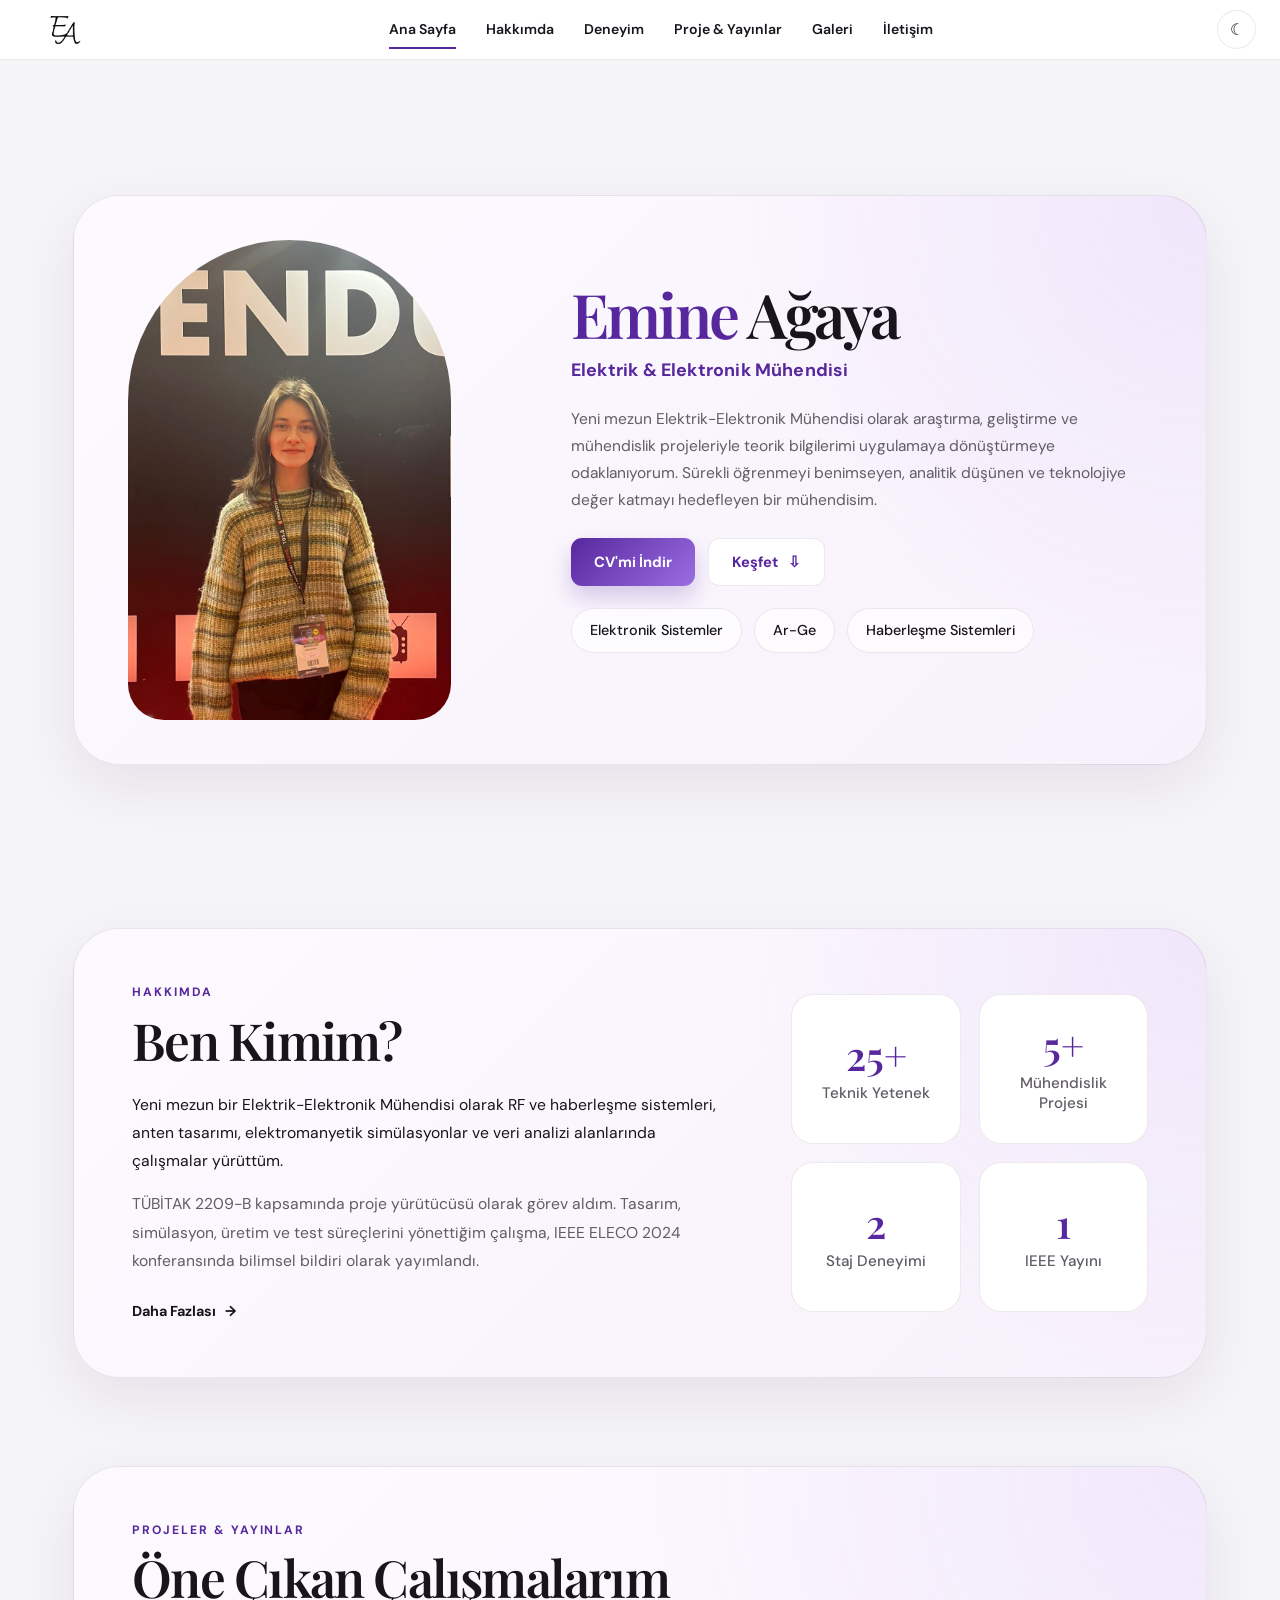
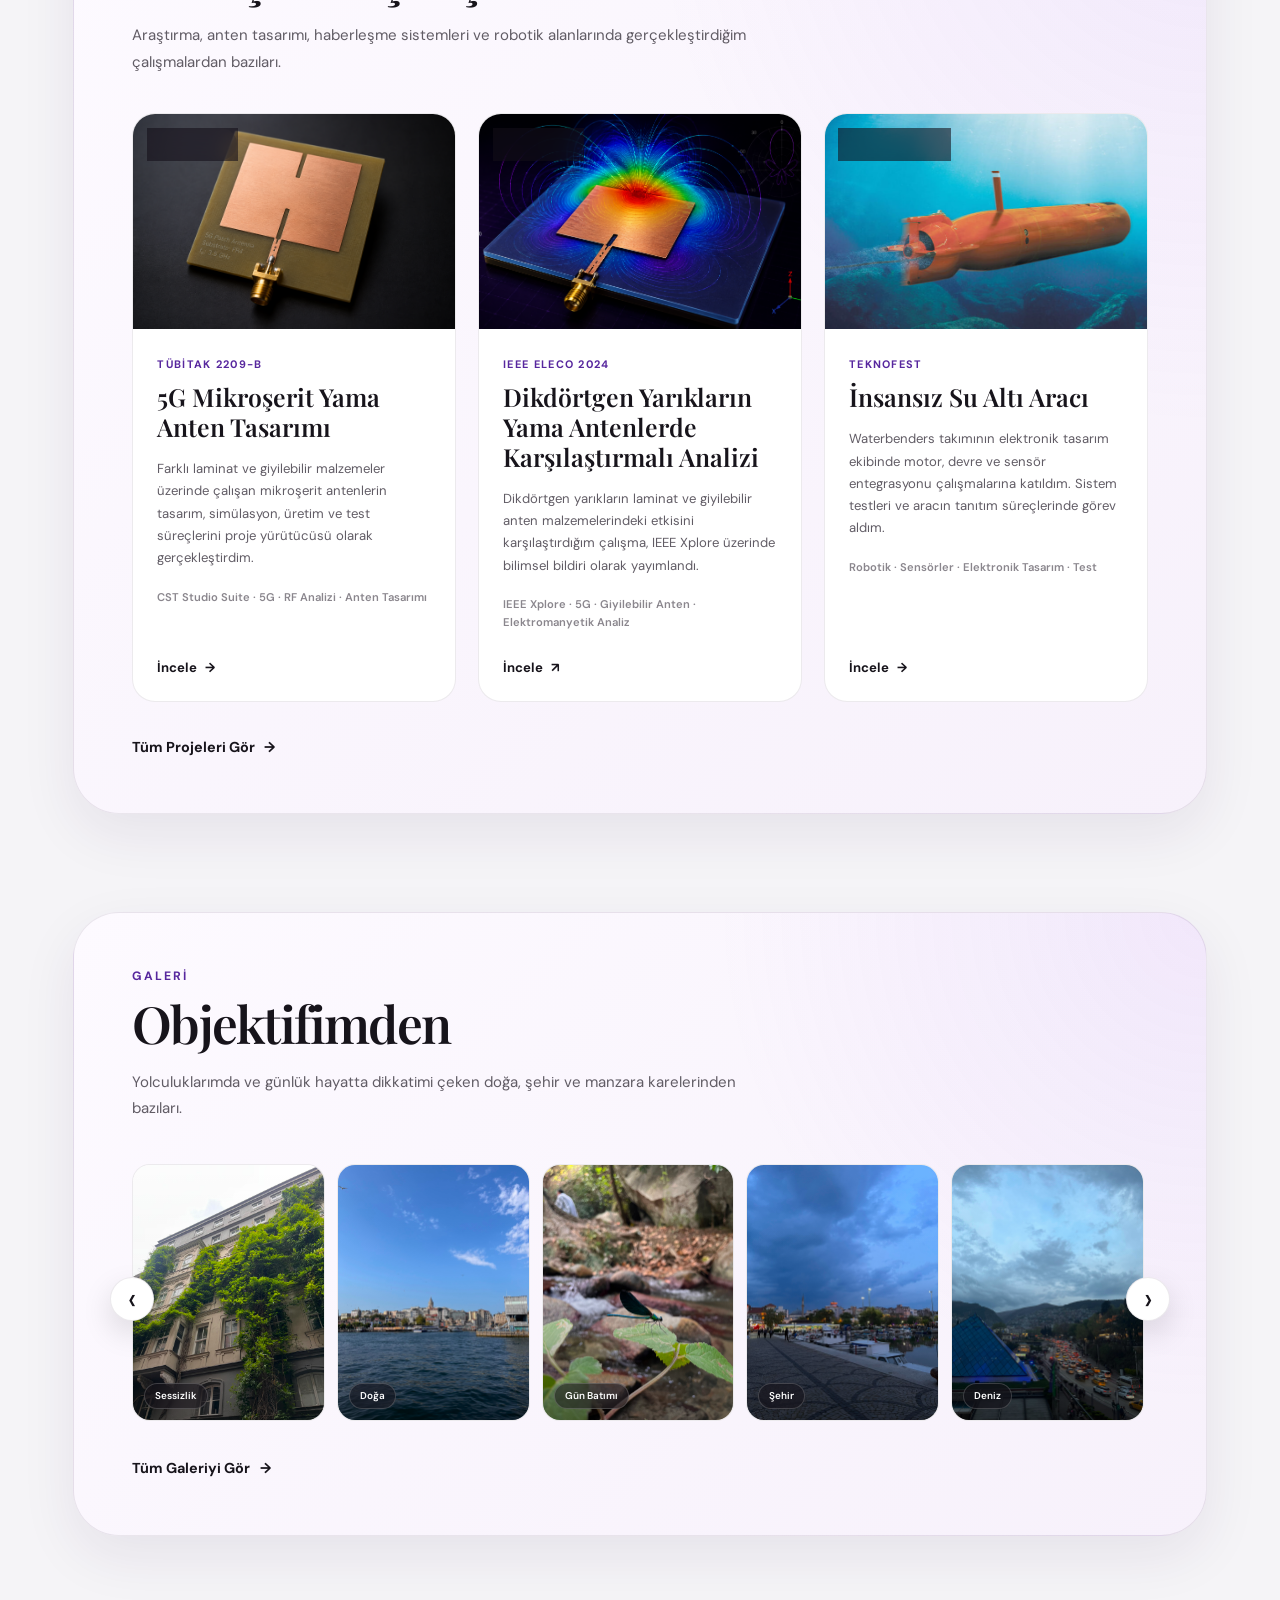
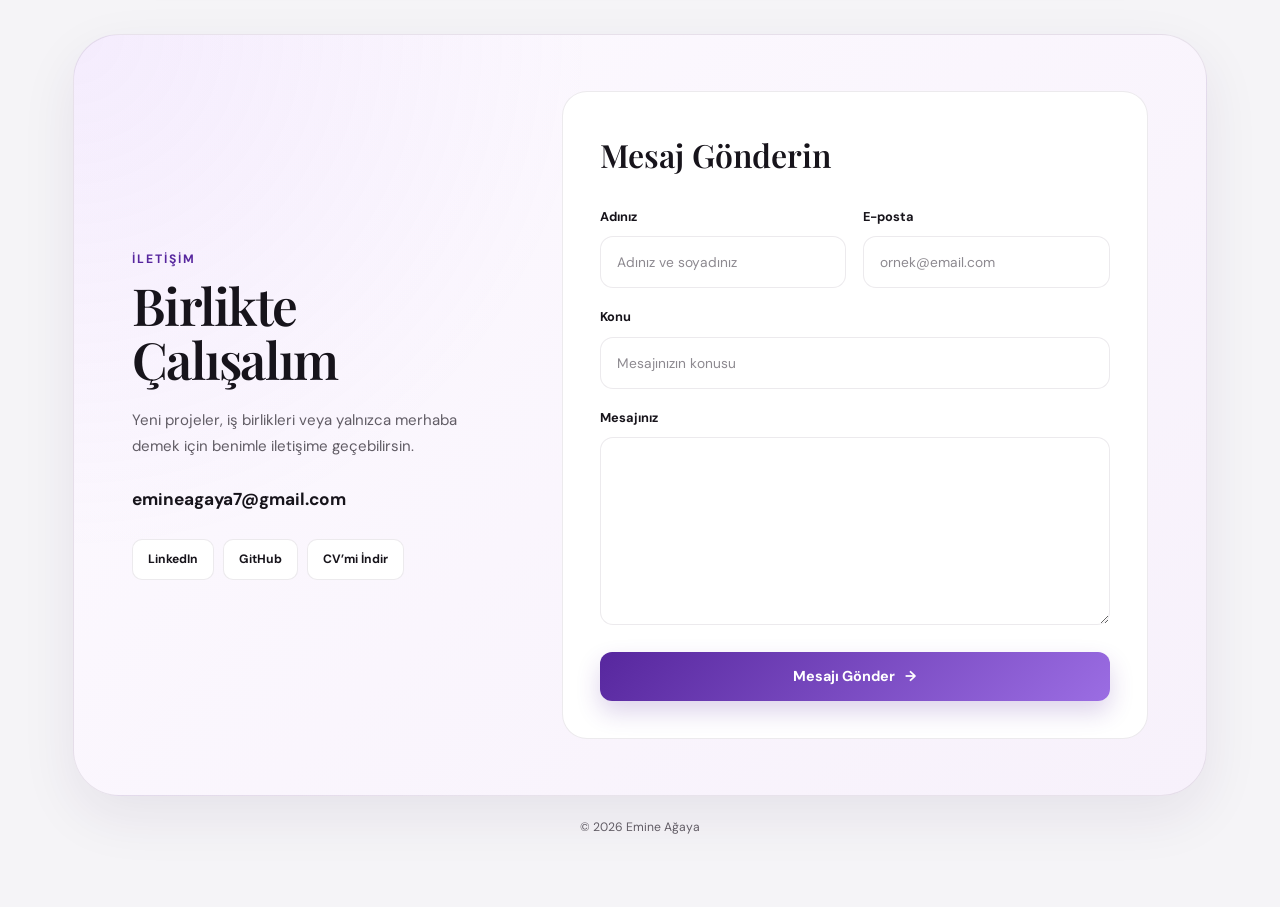
==== commit 28c930c1: "index.html" ====
--- a/index.html
+++ b/index.html
@@ -14,6 +14,52 @@
     <link rel="icon" type="image/png" sizes="16x16" href="image/favicon_logoai (1)/favicon-16x16.png">
     <link rel="icon" type="image/x-icon" href="image/favicon_logoai (1)/favicon.ico">
     <link rel="manifest" href="image/favicon_logoai (1)/site.webmanifest">
+  
+<style id="mobile-gallery-fix">
+@media (max-width: 900px) {
+  .gallery-slider {
+    position: relative;
+    width: 100%;
+    overflow: hidden;
+  }
+
+  .gallery-track {
+    display: flex !important;
+    flex-wrap: nowrap !important;
+    gap: 12px !important;
+    overflow-x: auto !important;
+    overflow-y: hidden !important;
+    padding: 0 14% !important;
+    margin: 0 !important;
+    scroll-snap-type: x mandatory;
+    -webkit-overflow-scrolling: touch;
+    scrollbar-width: none;
+    overscroll-behavior-x: contain;
+  }
+
+  .gallery-track::-webkit-scrollbar {
+    display: none;
+  }
+
+  .gallery-track .gallery-item {
+    flex: 0 0 72% !important;
+    width: 72% !important;
+    min-width: 72% !important;
+    scroll-snap-align: center;
+    scroll-snap-stop: always;
+  }
+
+  .gallery-track .gallery-item img {
+    width: 100%;
+    display: block;
+  }
+
+  .gallery-arrow {
+    z-index: 5;
+  }
+}
+</style>
+
   </head>
   <body>
     <header class="site-header">
@@ -381,7 +427,31 @@
       const galleryTrack = document.getElementById("galleryTrack");
       const galleryPrev = document.getElementById("galleryPrev");
       const galleryNext = document.getElementById("galleryNext");
-      const galleryItems = Array.from(document.querySelectorAll(".gallery-item"));
+      
+      let galleryItems = Array.from(document.querySelectorAll(".gallery-item"));
+
+      if (galleryTrack && galleryItems.length > 1) {
+        const firstGalleryItem = galleryItems[0];
+        const lastGalleryItem = galleryItems[galleryItems.length - 1];
+
+        const firstClone = firstGalleryItem.cloneNode(true);
+        const lastClone = lastGalleryItem.cloneNode(true);
+
+        firstClone.classList.add("gallery-clone");
+        lastClone.classList.add("gallery-clone");
+
+        firstClone.setAttribute("aria-hidden", "true");
+        lastClone.setAttribute("aria-hidden", "true");
+        firstClone.tabIndex = -1;
+        lastClone.tabIndex = -1;
+
+        galleryTrack.insertBefore(lastClone, firstGalleryItem);
+        galleryTrack.appendChild(firstClone);
+
+        galleryItems = Array.from(
+          galleryTrack.querySelectorAll(".gallery-item:not(.gallery-clone)")
+        );
+      }
       const galleryLightbox = document.getElementById("galleryLightbox");
       const lightboxImage = document.getElementById("lightboxImage");
       const lightboxCaption = document.getElementById("lightboxCaption");
@@ -392,6 +462,28 @@
       const lightboxNext = document.getElementById("lightboxNext");
       let currentGalleryIndex = 0;
       let lastFocusedElement = null;
+
+      function centerFirstGalleryItemOnMobile() {
+        if (!galleryTrack || galleryItems.length === 0) return;
+        if (window.innerWidth > 900) return;
+
+        const firstItem = galleryItems[0];
+        const previousClone = galleryTrack.querySelector(".gallery-clone");
+
+        if (!firstItem || !previousClone) return;
+
+        requestAnimationFrame(() => {
+          const gap = parseFloat(
+            window.getComputedStyle(galleryTrack).columnGap
+          ) || 0;
+
+          galleryTrack.scrollLeft =
+            previousClone.offsetWidth + gap;
+        });
+      }
+
+      window.addEventListener("load", centerFirstGalleryItemOnMobile);
+      window.addEventListener("resize", centerFirstGalleryItemOnMobile);
       function getGalleryScrollAmount() {
       if (!galleryTrack || galleryItems.length === 0) {
       return 300;
@@ -545,3 +637,4 @@
     </script>
   </body>
 </html>
+
--- a/style.css
+++ b/style.css
@@ -504,7 +504,11 @@
   }
 
   .hero-photo {
-    display: none;
+    display: block;
+    width: 100%;
+    height: 320px;
+    margin-bottom: 28px;
+    border-radius: 90px 90px 28px 28px;
   }
 
   .hero-content {
@@ -1860,14 +1864,16 @@
     }
 
     .gallery-track {
-        gap: 8px;
-        padding-bottom: 12px;
+        gap: 12px;
+        padding: 8px calc((100% - 78%) / 2) 12px;
+        scroll-snap-type: x mandatory;
     }
 
     .gallery-item {
-        flex: 0 0 calc((100% - 8px) / 2);
+        flex: 0 0 78%;
         aspect-ratio: 4 / 5;
         border-radius: 14px;
+        scroll-snap-align: center;
     }
 
     .gallery-label {
@@ -1954,8 +1960,13 @@
         padding-left: 14px;
     }
 
+    .gallery-track {
+        padding-right: 11%;
+        padding-left: 11%;
+    }
+
     .gallery-item {
-        flex: 0 0 calc((100% - 7px) / 2);
+        flex-basis: 78%;
     }
 
     .lightbox-arrow {
@@ -2271,4 +2282,4 @@
         min-height: 45px;
         font-size: 0.84rem;
     }
-}+}
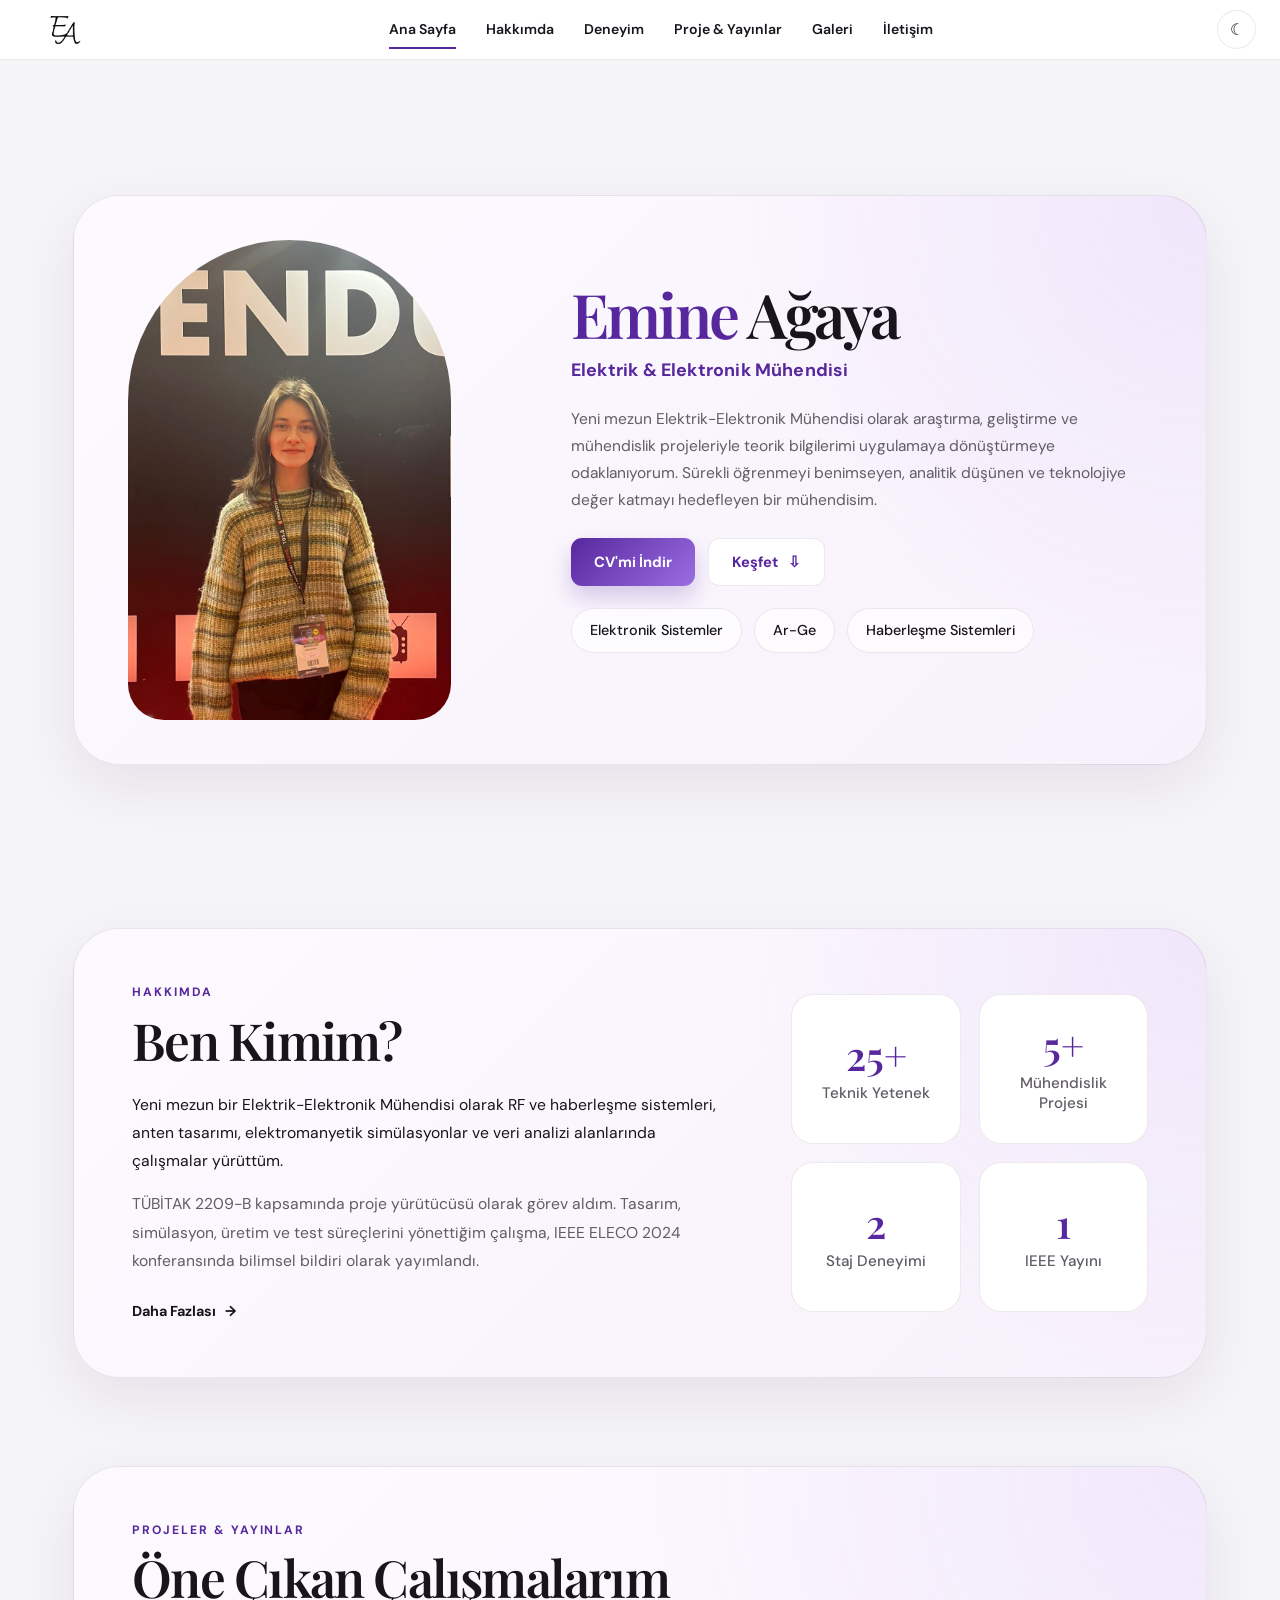
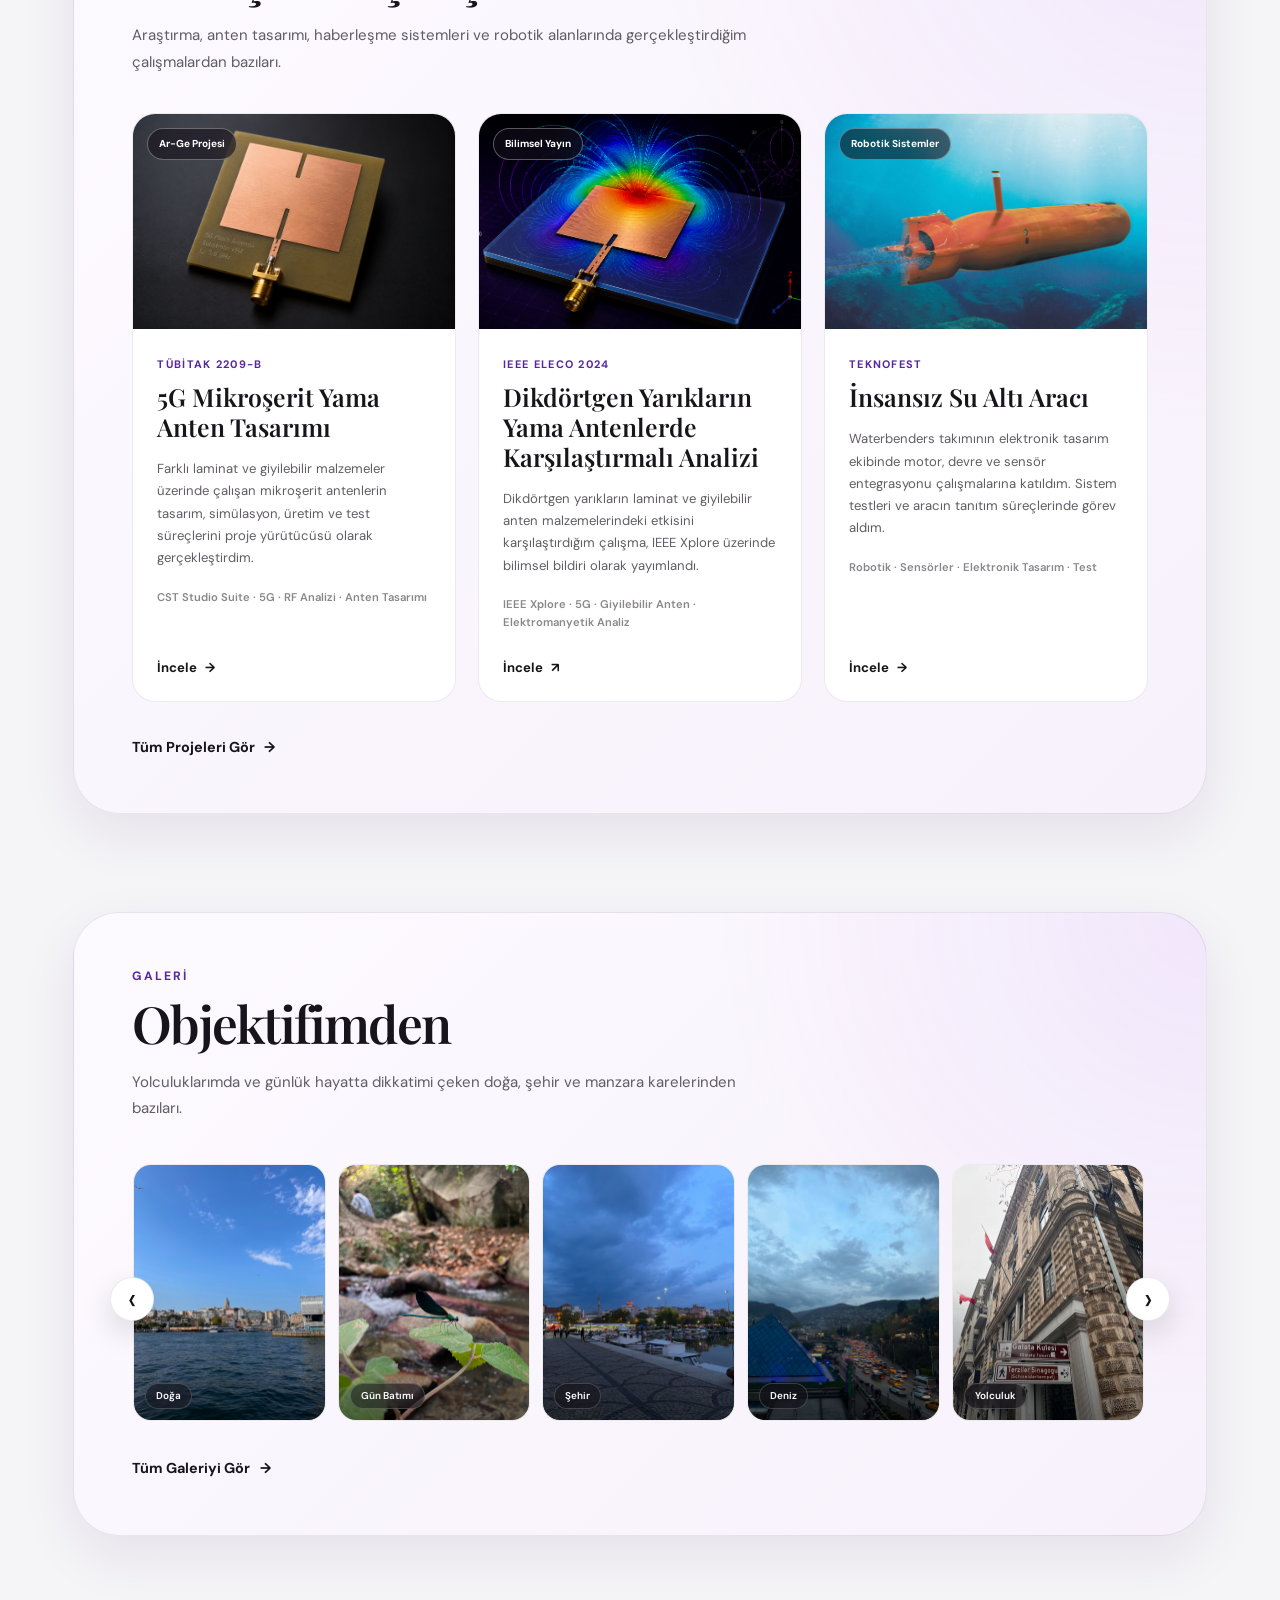
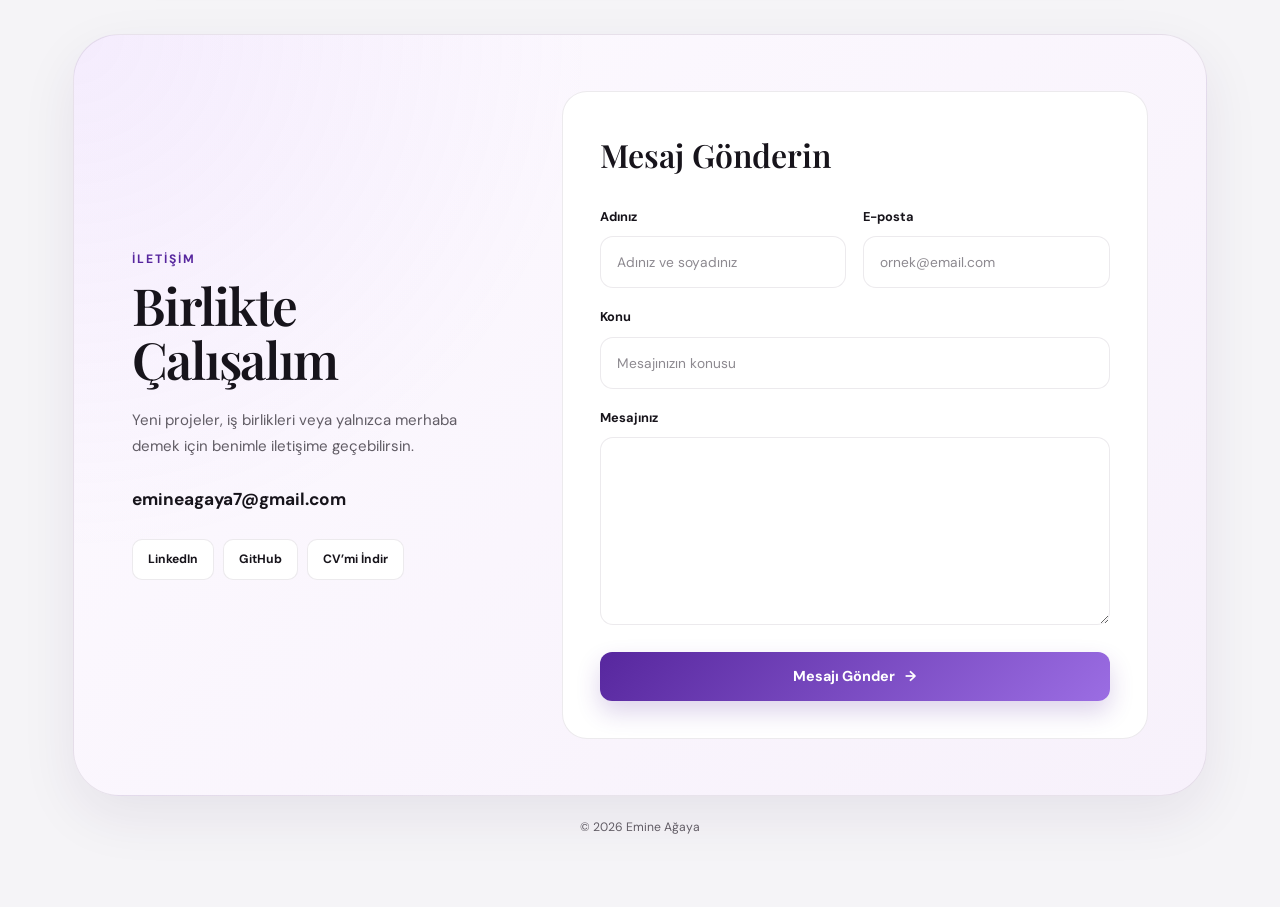
==== commit eccbf10a: "index.html" ====
--- a/index.html
+++ b/index.html
@@ -14,52 +14,6 @@
     <link rel="icon" type="image/png" sizes="16x16" href="image/favicon_logoai (1)/favicon-16x16.png">
     <link rel="icon" type="image/x-icon" href="image/favicon_logoai (1)/favicon.ico">
     <link rel="manifest" href="image/favicon_logoai (1)/site.webmanifest">
-  
-<style id="mobile-gallery-fix">
-@media (max-width: 900px) {
-  .gallery-slider {
-    position: relative;
-    width: 100%;
-    overflow: hidden;
-  }
-
-  .gallery-track {
-    display: flex !important;
-    flex-wrap: nowrap !important;
-    gap: 12px !important;
-    overflow-x: auto !important;
-    overflow-y: hidden !important;
-    padding: 0 14% !important;
-    margin: 0 !important;
-    scroll-snap-type: x mandatory;
-    -webkit-overflow-scrolling: touch;
-    scrollbar-width: none;
-    overscroll-behavior-x: contain;
-  }
-
-  .gallery-track::-webkit-scrollbar {
-    display: none;
-  }
-
-  .gallery-track .gallery-item {
-    flex: 0 0 72% !important;
-    width: 72% !important;
-    min-width: 72% !important;
-    scroll-snap-align: center;
-    scroll-snap-stop: always;
-  }
-
-  .gallery-track .gallery-item img {
-    width: 100%;
-    display: block;
-  }
-
-  .gallery-arrow {
-    z-index: 5;
-  }
-}
-</style>
-
   </head>
   <body>
     <header class="site-header">
@@ -427,30 +381,23 @@
       const galleryTrack = document.getElementById("galleryTrack");
       const galleryPrev = document.getElementById("galleryPrev");
       const galleryNext = document.getElementById("galleryNext");
-      
       let galleryItems = Array.from(document.querySelectorAll(".gallery-item"));
 
       if (galleryTrack && galleryItems.length > 1) {
-        const firstGalleryItem = galleryItems[0];
-        const lastGalleryItem = galleryItems[galleryItems.length - 1];
-
-        const firstClone = firstGalleryItem.cloneNode(true);
-        const lastClone = lastGalleryItem.cloneNode(true);
+        const firstItem = galleryItems[0];
+        const lastItem = galleryItems[galleryItems.length - 1];
+        const firstClone = firstItem.cloneNode(true);
+        const lastClone = lastItem.cloneNode(true);
 
         firstClone.classList.add("gallery-clone");
         lastClone.classList.add("gallery-clone");
-
         firstClone.setAttribute("aria-hidden", "true");
         lastClone.setAttribute("aria-hidden", "true");
         firstClone.tabIndex = -1;
         lastClone.tabIndex = -1;
 
-        galleryTrack.insertBefore(lastClone, firstGalleryItem);
+        galleryTrack.insertBefore(lastClone, firstItem);
         galleryTrack.appendChild(firstClone);
-
-        galleryItems = Array.from(
-          galleryTrack.querySelectorAll(".gallery-item:not(.gallery-clone)")
-        );
       }
       const galleryLightbox = document.getElementById("galleryLightbox");
       const lightboxImage = document.getElementById("lightboxImage");
@@ -460,25 +407,25 @@
       const lightboxClose = document.getElementById("lightboxClose");
       const lightboxPrev = document.getElementById("lightboxPrev");
       const lightboxNext = document.getElementById("lightboxNext");
+      galleryItems = Array.from(
+        galleryTrack.querySelectorAll(".gallery-item:not(.gallery-clone)")
+      );
+
       let currentGalleryIndex = 0;
       let lastFocusedElement = null;
 
       function centerFirstGalleryItemOnMobile() {
-        if (!galleryTrack || galleryItems.length === 0) return;
-        if (window.innerWidth > 900) return;
-
-        const firstItem = galleryItems[0];
-        const previousClone = galleryTrack.querySelector(".gallery-clone");
-
-        if (!firstItem || !previousClone) return;
+        if (!galleryTrack || galleryItems.length === 0 || window.innerWidth > 900) {
+          return;
+        }
+
+        const firstClone = galleryTrack.querySelector(".gallery-clone");
+        if (!firstClone) return;
+
+        const gap = parseFloat(window.getComputedStyle(galleryTrack).columnGap) || 0;
 
         requestAnimationFrame(() => {
-          const gap = parseFloat(
-            window.getComputedStyle(galleryTrack).columnGap
-          ) || 0;
-
-          galleryTrack.scrollLeft =
-            previousClone.offsetWidth + gap;
+          galleryTrack.scrollLeft = firstClone.offsetWidth + gap;
         });
       }
 
@@ -637,4 +584,3 @@
     </script>
   </body>
 </html>
-
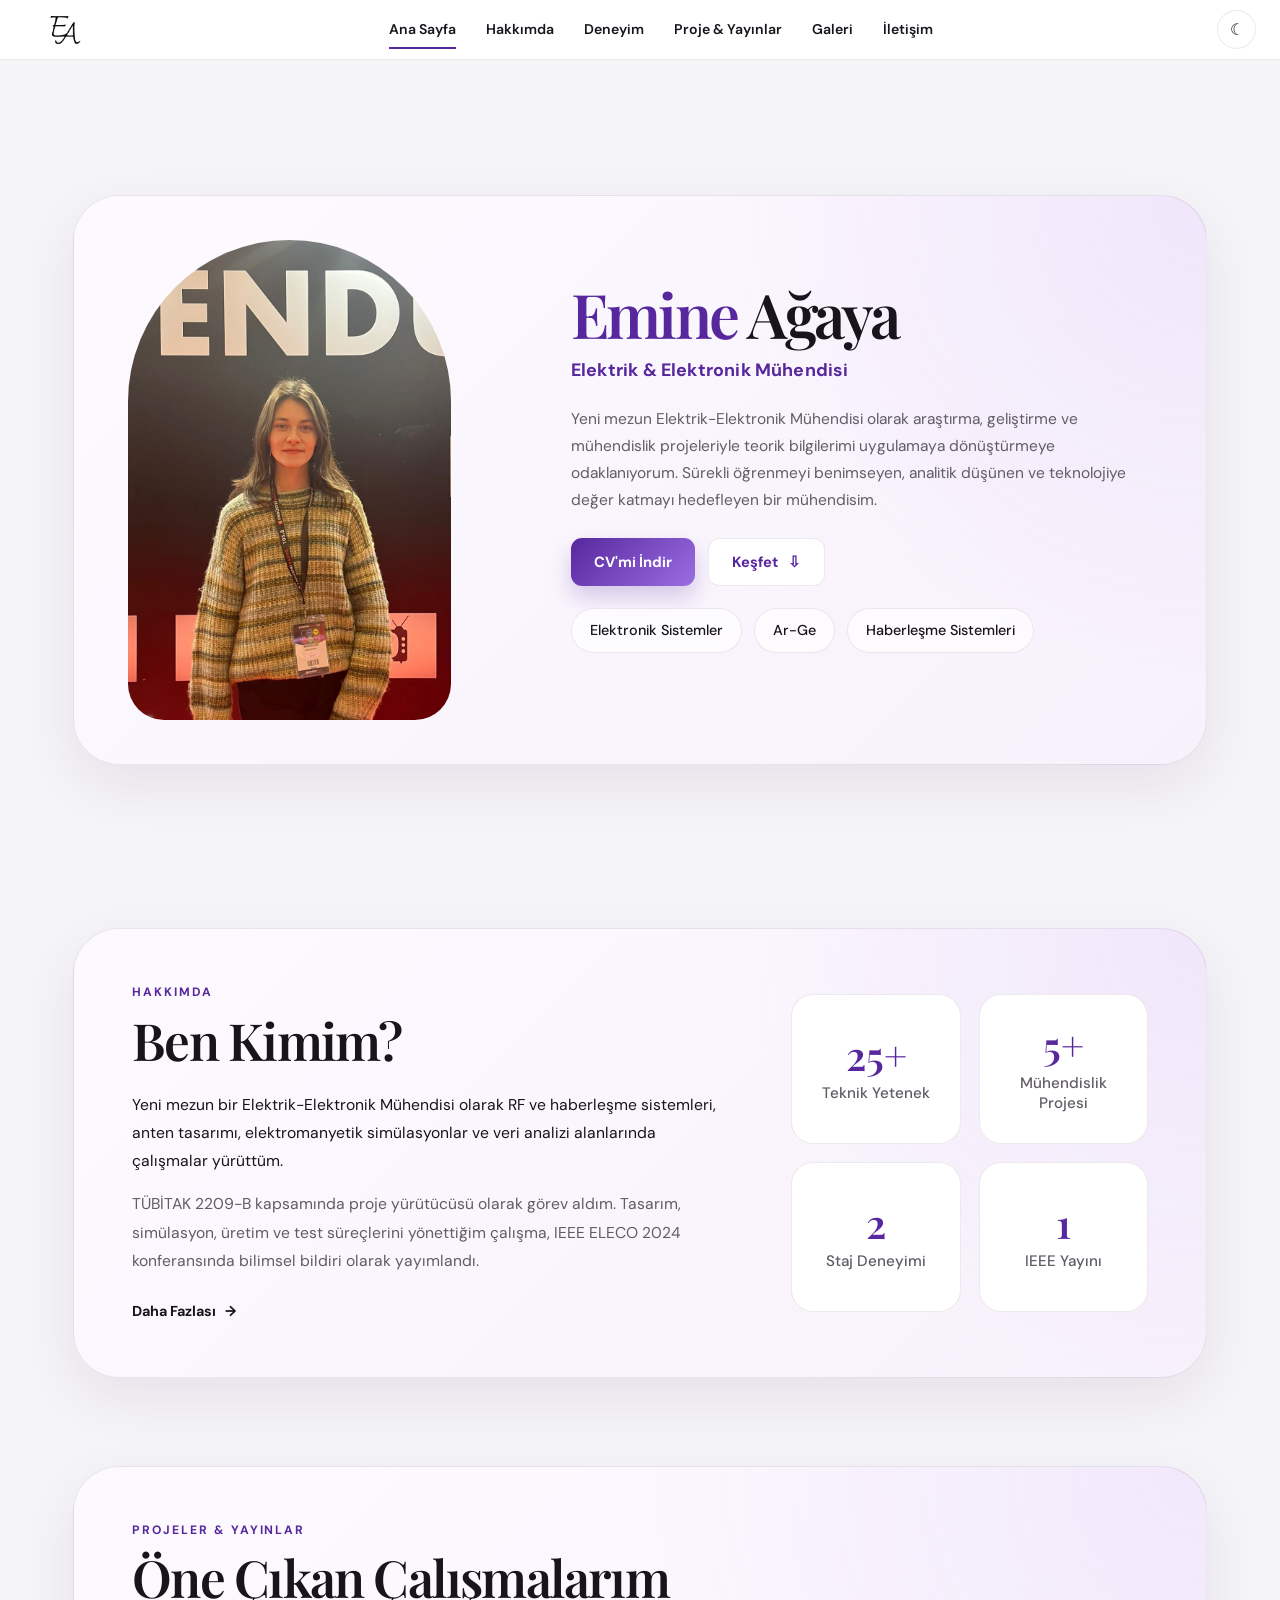
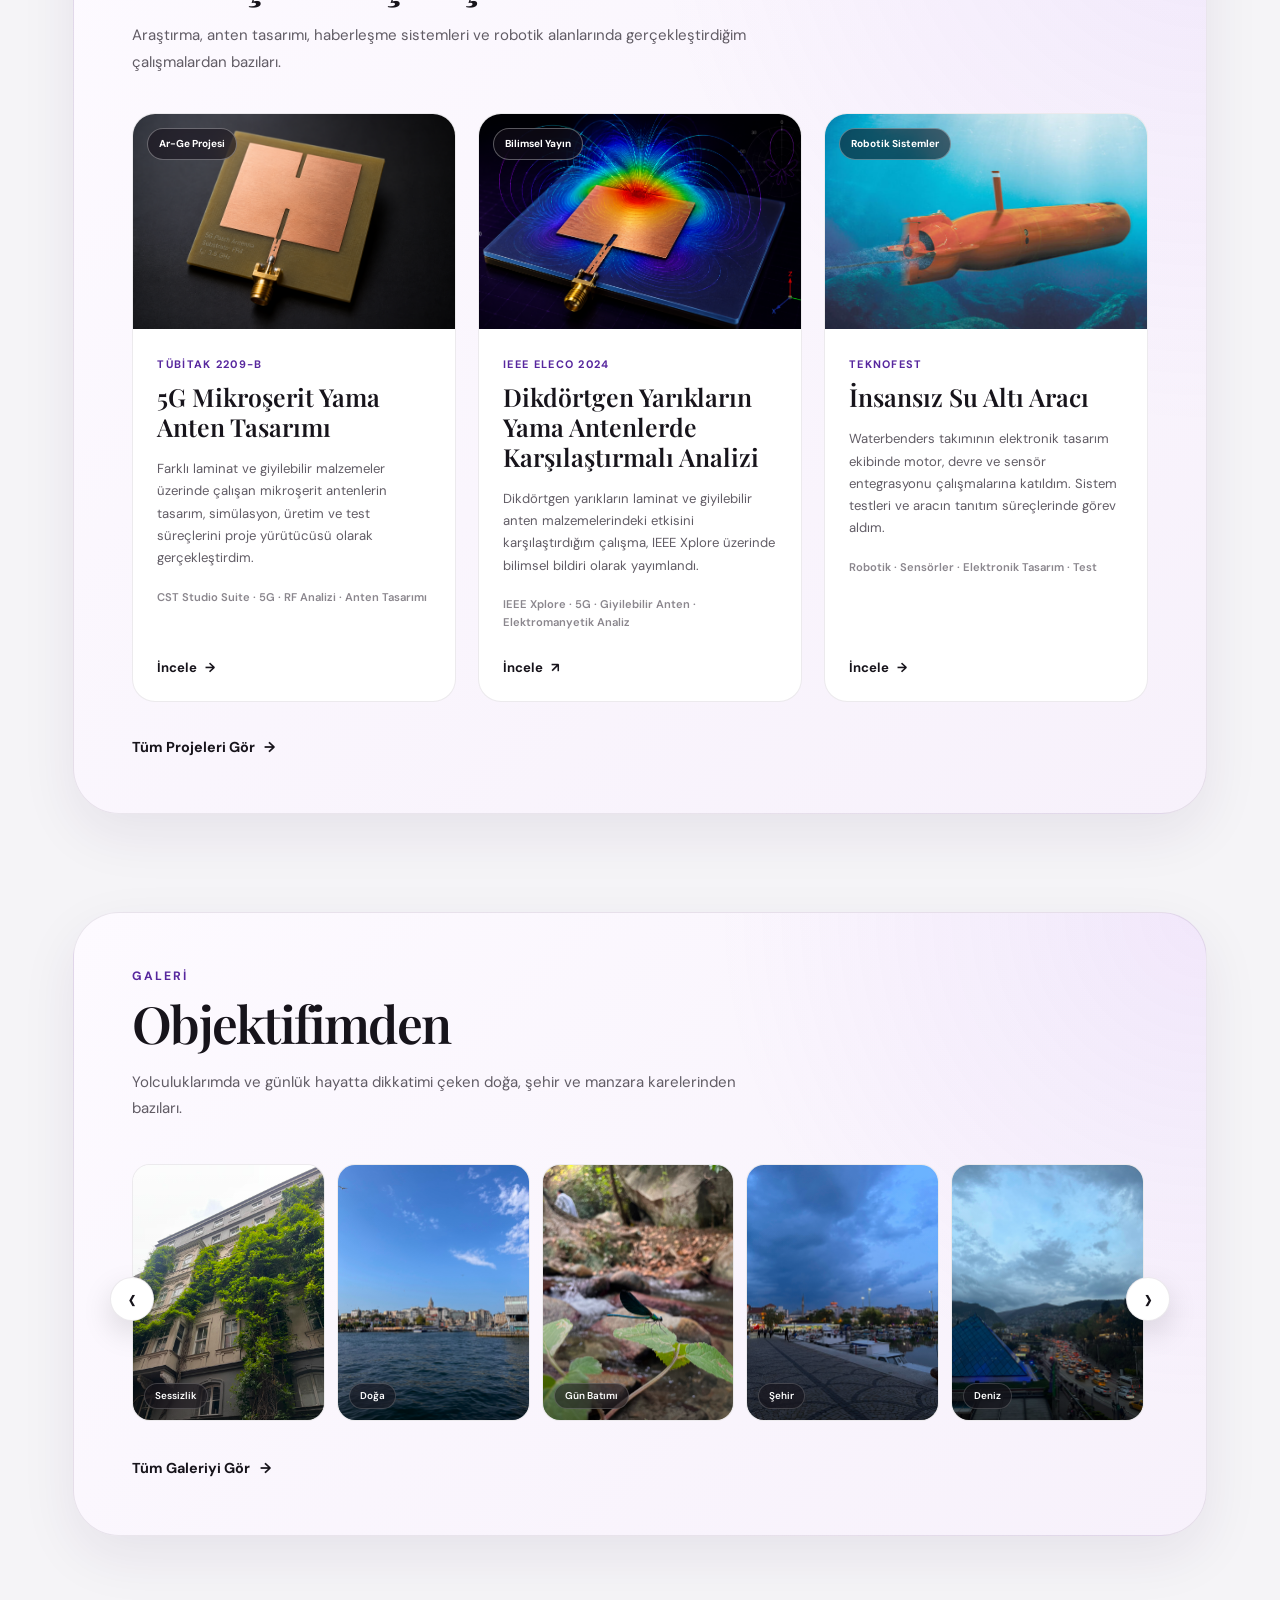
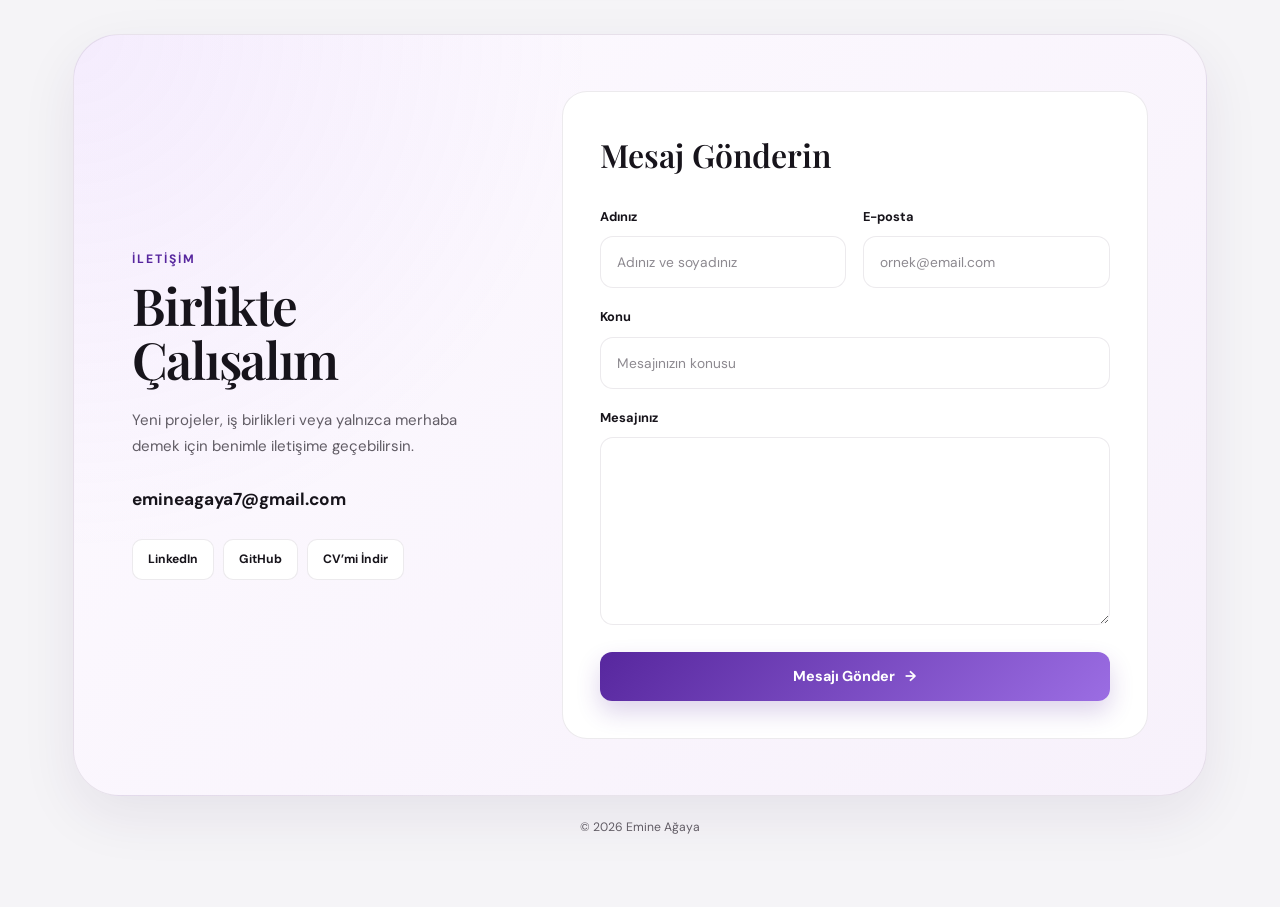
==== commit 1134640a: "Update index.html" ====
--- a/index.html
+++ b/index.html
@@ -64,7 +64,7 @@
               <p class="hero-title">Elektrik & Elektronik Mühendisi</p>
               <p class="hero-description">Yeni mezun Elektrik-Elektronik Mühendisi olarak araştırma, geliştirme ve mühendislik projeleriyle teorik bilgilerimi uygulamaya dönüştürmeye odaklanıyorum. Sürekli öğrenmeyi benimseyen, analitik düşünen ve teknolojiye değer katmayı hedefleyen bir mühendisim.</p>
               <div class="hero-buttons">
-                <a class="main-button" href="image/001.EmineAğaya-Cv.pdf" download="">CV'mi İndir</a>
+                <a class="main-button" href="image/Emine_Agaya_CV.pdf" download="">CV'mi İndir</a>
                 <a class="outline-button" href="#hakkimda">
                   Keşfet
                   <span>⇩</span>
--- a/style.css
+++ b/style.css
@@ -507,8 +507,8 @@
     display: block;
     width: 100%;
     height: 320px;
-    margin-bottom: 28px;
-    border-radius: 90px 90px 28px 28px;
+    margin-bottom: 24px;
+    border-radius: 75px 75px 24px 24px;
   }
 
   .hero-content {
@@ -1865,15 +1865,27 @@
 
     .gallery-track {
         gap: 12px;
-        padding: 8px calc((100% - 78%) / 2) 12px;
+        padding: 8px 14% 12px;
+        overflow-x: auto;
+        overflow-y: hidden;
         scroll-snap-type: x mandatory;
+        -webkit-overflow-scrolling: touch;
+        scrollbar-width: none;
+        overscroll-behavior-x: contain;
+    }
+
+    .gallery-track::-webkit-scrollbar {
+        display: none;
     }
 
     .gallery-item {
-        flex: 0 0 78%;
+        flex: 0 0 72%;
+        width: 72%;
+        min-width: 72%;
         aspect-ratio: 4 / 5;
         border-radius: 14px;
         scroll-snap-align: center;
+        scroll-snap-stop: always;
     }
 
     .gallery-label {
@@ -1960,13 +1972,8 @@
         padding-left: 14px;
     }
 
-    .gallery-track {
-        padding-right: 11%;
-        padding-left: 11%;
-    }
-
     .gallery-item {
-        flex-basis: 78%;
+        flex: 0 0 calc((100% - 7px) / 2);
     }
 
     .lightbox-arrow {
